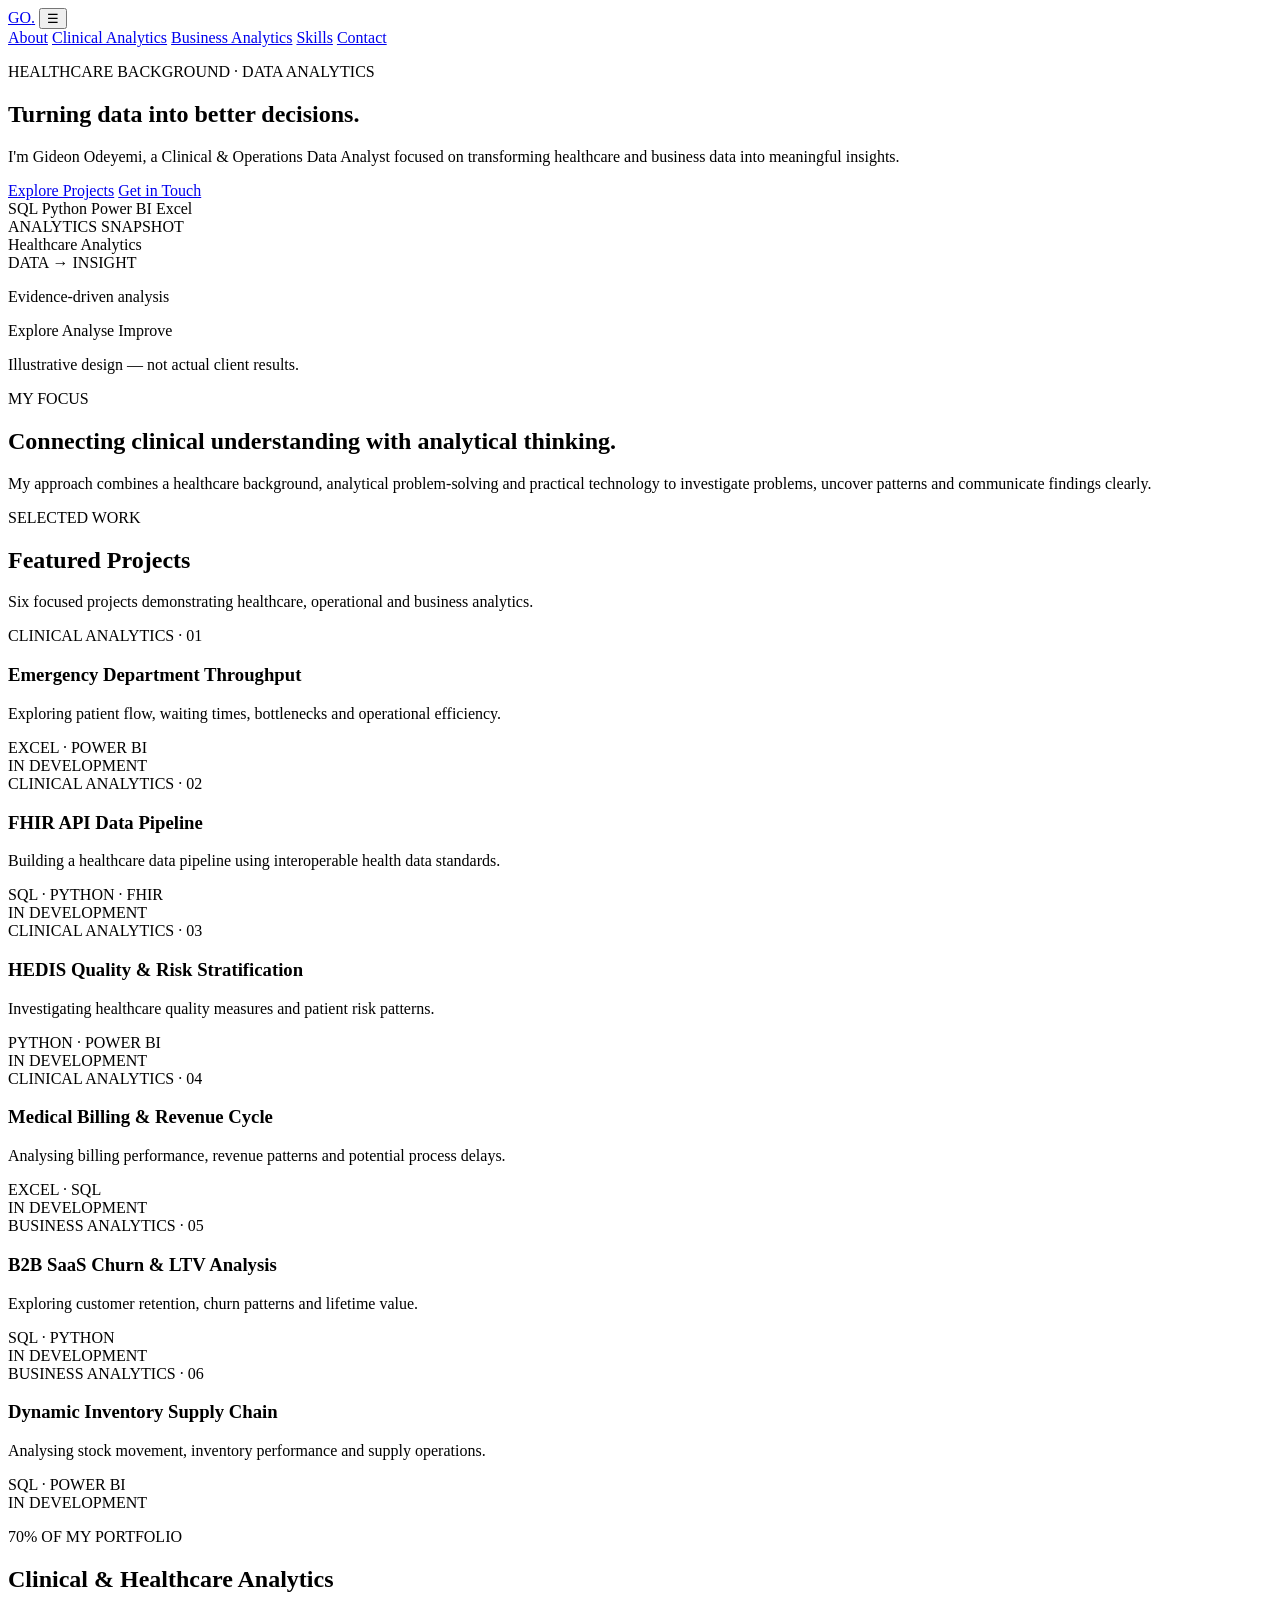
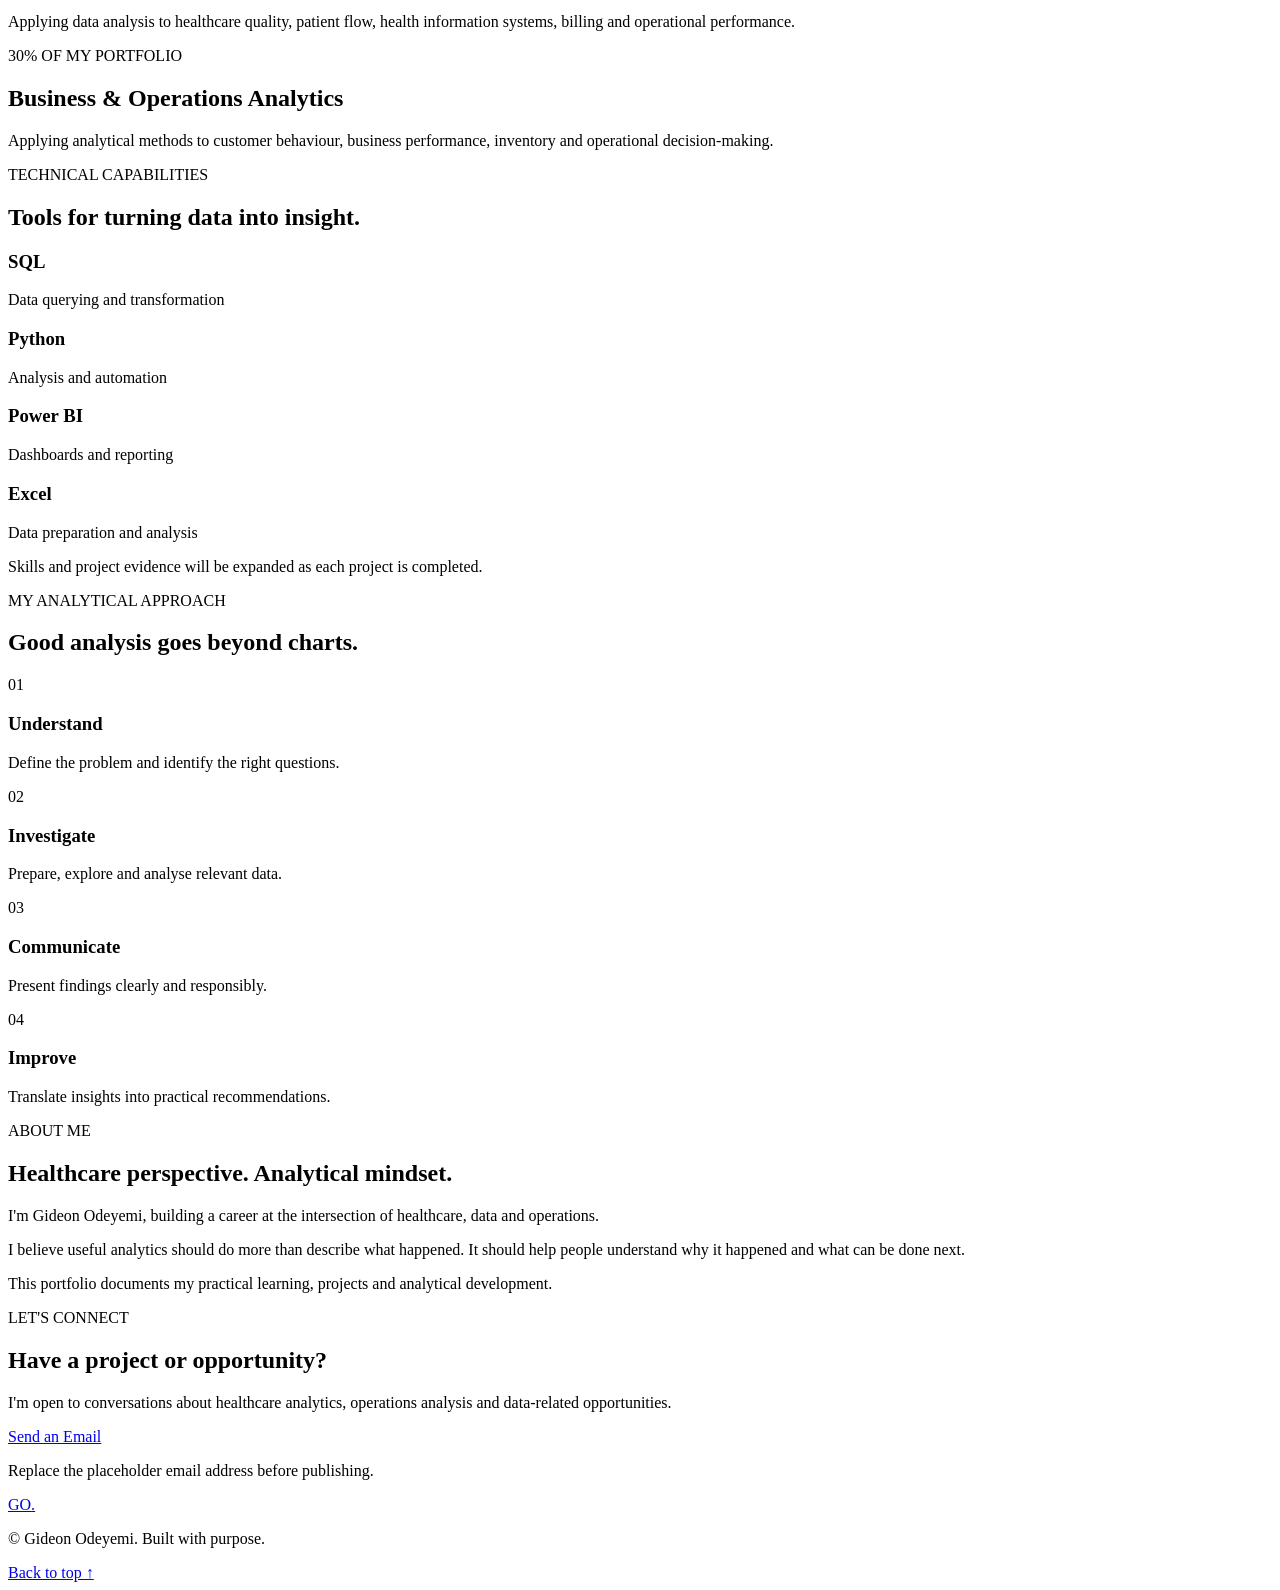
==== index.html @ b752e0a5 "Create index.html" ====
<!DOCTYPE html>
<html lang="en">
<head>
  <meta charset="UTF-8">
  <meta name="viewport" content="width=device-width, initial-scale=1.0">

  <meta name="description" content="Gideon Odeyemi — Clinical and Operations Data Analyst. Exploring healthcare and business data to support better decisions.">

  <title>Gideon Odeyemi | Clinical & Operations Data Analyst</title>

  <link rel="preconnect" href="https://fonts.googleapis.com">
  <link rel="preconnect" href="https://fonts.gstatic.com" crossorigin>
  <link href="https://fonts.googleapis.com/css2?family=DM+Sans:wght@400;500;600;700&family=Manrope:wght@400;500;600;700;800&display=swap" rel="stylesheet">

  <link rel="stylesheet" href="css/style.css">
</head>

<body>

<header class="header">
  <div class="container nav-container">
    <a href="#" class="logo">GO<span>.</span></a>

    <button class="menu-toggle" id="menuToggle" aria-label="Toggle navigation" aria-expanded="false">
      ☰
    </button>

    <nav class="navigation" id="navigation">
      <a href="#about">About</a>
      <a href="#clinical">Clinical Analytics</a>
      <a href="#business">Business Analytics</a>
      <a href="#skills">Skills</a>
      <a href="#contact" class="nav-contact">Contact</a>
    </nav>
  </div>
</header>

<main>

<section class="hero">
  <div class="container hero-grid">

    <div class="hero-content">
      <p class="eyebrow">HEALTHCARE BACKGROUND · DATA ANALYTICS</p>

      <h1>
        Turning data into
        <span>better decisions.</span>
      </h1>

      <p class="hero-description">
        I'm Gideon Odeyemi, a Clinical & Operations Data Analyst
        focused on transforming healthcare and business data
        into meaningful insights.
      </p>

      <div class="hero-buttons">
        <a href="#projects" class="button button-primary">Explore Projects</a>
        <a href="#contact" class="button button-outline">Get in Touch</a>
      </div>

      <div class="hero-tags">
        <span>SQL</span>
        <span>Python</span>
        <span>Power BI</span>
        <span>Excel</span>
      </div>
    </div>

    <div class="hero-visual">
      <div class="visual-label">ANALYTICS SNAPSHOT</div>

      <div class="dashboard-card">
        <div class="dashboard-top">
          <span>Healthcare Analytics</span>
          <span class="status-dot"></span>
        </div>

        <div class="dashboard-number">DATA → INSIGHT</div>
        <p>Evidence-driven analysis</p>

        <div class="chart">
          <div style="height:35%"></div>
          <div style="height:55%"></div>
          <div style="height:43%"></div>
          <div style="height:75%"></div>
          <div style="height:60%"></div>
          <div style="height:90%"></div>
          <div style="height:70%"></div>
        </div>

        <div class="chart-caption">
          <span>Explore</span>
          <span>Analyse</span>
          <span>Improve</span>
        </div>
      </div>

      <p class="visual-note">
        Illustrative design — not actual client results.
      </p>
    </div>

  </div>
</section>

<section class="intro-section">
  <div class="container intro-grid">
    <p class="section-label">MY FOCUS</p>

    <h2>
      Connecting clinical understanding
      with analytical thinking.
    </h2>

    <p>
      My approach combines a healthcare background,
      analytical problem-solving and practical technology
      to investigate problems, uncover patterns and
      communicate findings clearly.
    </p>
  </div>
</section>

<section class="projects-section" id="projects">
  <div class="container">

    <div class="section-heading">
      <div>
        <p class="section-label">SELECTED WORK</p>
        <h2>Featured Projects</h2>
      </div>

      <p>
        Six focused projects demonstrating healthcare,
        operational and business analytics.
      </p>
    </div>

    <div class="project-grid">

      <article class="project-card clinical-card">
        <span class="project-category">CLINICAL ANALYTICS · 01</span>
        <h3>Emergency Department Throughput</h3>
        <p>
          Exploring patient flow, waiting times,
          bottlenecks and operational efficiency.
        </p>
        <div class="project-tools">EXCEL · POWER BI</div>
        <span class="project-status">IN DEVELOPMENT</span>
      </article>

      <article class="project-card clinical-card">
        <span class="project-category">CLINICAL ANALYTICS · 02</span>
        <h3>FHIR API Data Pipeline</h3>
        <p>
          Building a healthcare data pipeline using
          interoperable health data standards.
        </p>
        <div class="project-tools">SQL · PYTHON · FHIR</div>
        <span class="project-status">IN DEVELOPMENT</span>
      </article>

      <article class="project-card clinical-card">
        <span class="project-category">CLINICAL ANALYTICS · 03</span>
        <h3>HEDIS Quality & Risk Stratification</h3>
        <p>
          Investigating healthcare quality measures
          and patient risk patterns.
        </p>
        <div class="project-tools">PYTHON · POWER BI</div>
        <span class="project-status">IN DEVELOPMENT</span>
      </article>

      <article class="project-card clinical-card">
        <span class="project-category">CLINICAL ANALYTICS · 04</span>
        <h3>Medical Billing & Revenue Cycle</h3>
        <p>
          Analysing billing performance, revenue
          patterns and potential process delays.
        </p>
        <div class="project-tools">EXCEL · SQL</div>
        <span class="project-status">IN DEVELOPMENT</span>
      </article>

      <article class="project-card business-card">
        <span class="project-category">BUSINESS ANALYTICS · 05</span>
        <h3>B2B SaaS Churn & LTV Analysis</h3>
        <p>
          Exploring customer retention, churn
          patterns and lifetime value.
        </p>
        <div class="project-tools">SQL · PYTHON</div>
        <span class="project-status">IN DEVELOPMENT</span>
      </article>

      <article class="project-card business-card">
        <span class="project-category">BUSINESS ANALYTICS · 06</span>
        <h3>Dynamic Inventory Supply Chain</h3>
        <p>
          Analysing stock movement, inventory
          performance and supply operations.
        </p>
        <div class="project-tools">SQL · POWER BI</div>
        <span class="project-status">IN DEVELOPMENT</span>
      </article>

    </div>
  </div>
</section>

<section class="focus-section" id="clinical">
  <div class="container focus-grid">
    <div>
      <p class="section-label">70% OF MY PORTFOLIO</p>
      <h2>Clinical & Healthcare Analytics</h2>
    </div>

    <p>
      Applying data analysis to healthcare quality,
      patient flow, health information systems,
      billing and operational performance.
    </p>
  </div>
</section>

<section class="focus-section business-focus" id="business">
  <div class="container focus-grid">
    <div>
      <p class="section-label">30% OF MY PORTFOLIO</p>
      <h2>Business & Operations Analytics</h2>
    </div>

    <p>
      Applying analytical methods to customer behaviour,
      business performance, inventory and operational
      decision-making.
    </p>
  </div>
</section>

<section class="skills-section" id="skills">
  <div class="container">
    <p class="section-label">TECHNICAL CAPABILITIES</p>
    <h2>Tools for turning data into insight.</h2>

    <div class="skills-grid">
      <div class="skill-item">
        <h3>SQL</h3>
        <p>Data querying and transformation</p>
      </div>

      <div class="skill-item">
        <h3>Python</h3>
        <p>Analysis and automation</p>
      </div>

      <div class="skill-item">
        <h3>Power BI</h3>
        <p>Dashboards and reporting</p>
      </div>

      <div class="skill-item">
        <h3>Excel</h3>
        <p>Data preparation and analysis</p>
      </div>
    </div>

    <p class="skills-note">
      Skills and project evidence will be expanded as
      each project is completed.
    </p>
  </div>
</section>

<section class="approach-section">
  <div class="container">
    <p class="section-label">MY ANALYTICAL APPROACH</p>
    <h2>Good analysis goes beyond charts.</h2>

    <div class="approach-grid">
      <div>
        <span>01</span>
        <h3>Understand</h3>
        <p>Define the problem and identify the right questions.</p>
      </div>

      <div>
        <span>02</span>
        <h3>Investigate</h3>
        <p>Prepare, explore and analyse relevant data.</p>
      </div>

      <div>
        <span>03</span>
        <h3>Communicate</h3>
        <p>Present findings clearly and responsibly.</p>
      </div>

      <div>
        <span>04</span>
        <h3>Improve</h3>
        <p>Translate insights into practical recommendations.</p>
      </div>
    </div>
  </div>
</section>

<section class="about-section" id="about">
  <div class="container about-grid">
    <div>
      <p class="section-label">ABOUT ME</p>
      <h2>Healthcare perspective. Analytical mindset.</h2>
    </div>

    <div>
      <p>
        I'm Gideon Odeyemi, building a career at the
        intersection of healthcare, data and operations.
      </p>

      <p>
        I believe useful analytics should do more than
        describe what happened. It should help people
        understand why it happened and what can be done next.
      </p>

      <p>
        This portfolio documents my practical learning,
        projects and analytical development.
      </p>
    </div>
  </div>
</section>

<section class="contact-section" id="contact">
  <div class="container contact-content">
    <p class="section-label">LET'S CONNECT</p>
    <h2>Have a project or opportunity?</h2>

    <p>
      I'm open to conversations about healthcare analytics,
      operations analysis and data-related opportunities.
    </p>

    <a href="mailto:your.email@example.com" class="button button-light">
      Send an Email
    </a>

    <p class="contact-note">
      Replace the placeholder email address before publishing.
    </p>
  </div>
</section>

</main>

<footer class="footer">
  <div class="container footer-content">
    <a href="#" class="logo">GO<span>.</span></a>
    <p>© <span id="year"></span> Gideon Odeyemi. Built with purpose.</p>
    <a href="#">Back to top ↑</a>
  </div>
</footer>

<script src="js/main.js"></script>
</body>
</html>
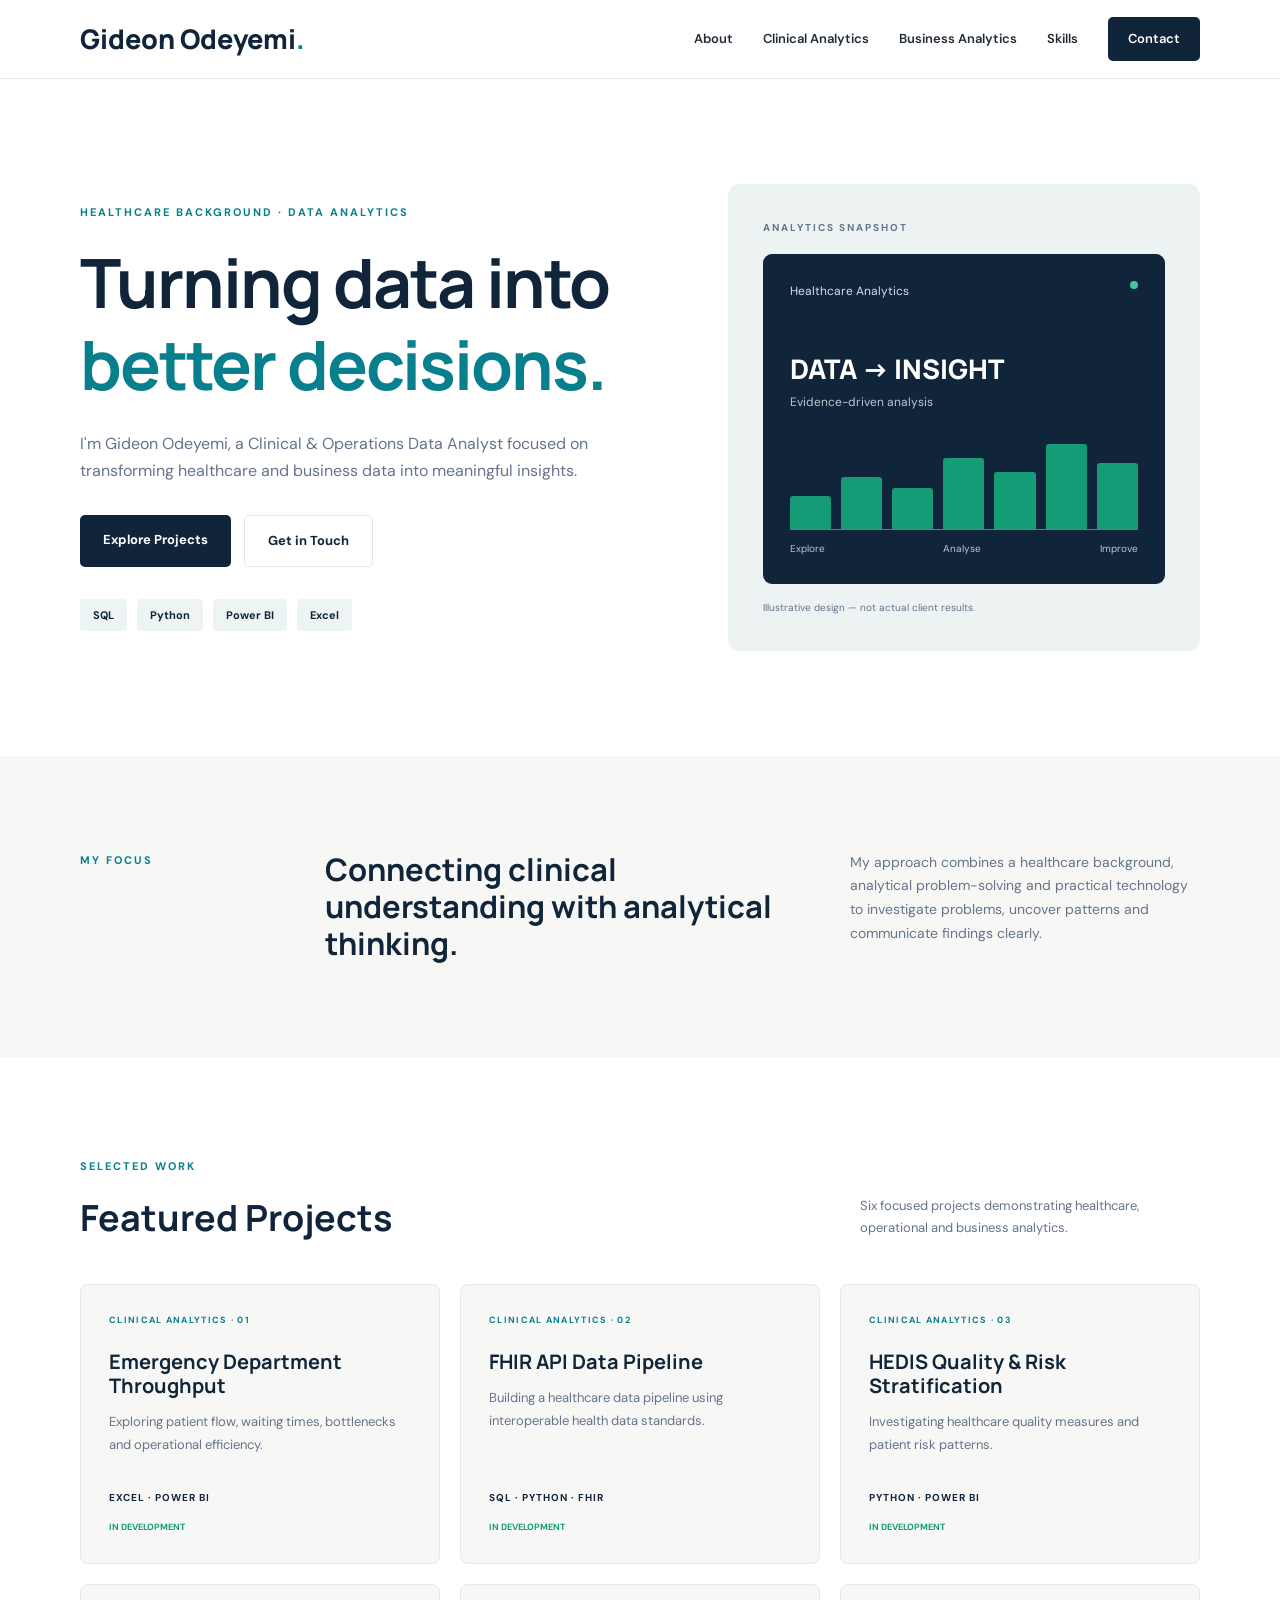
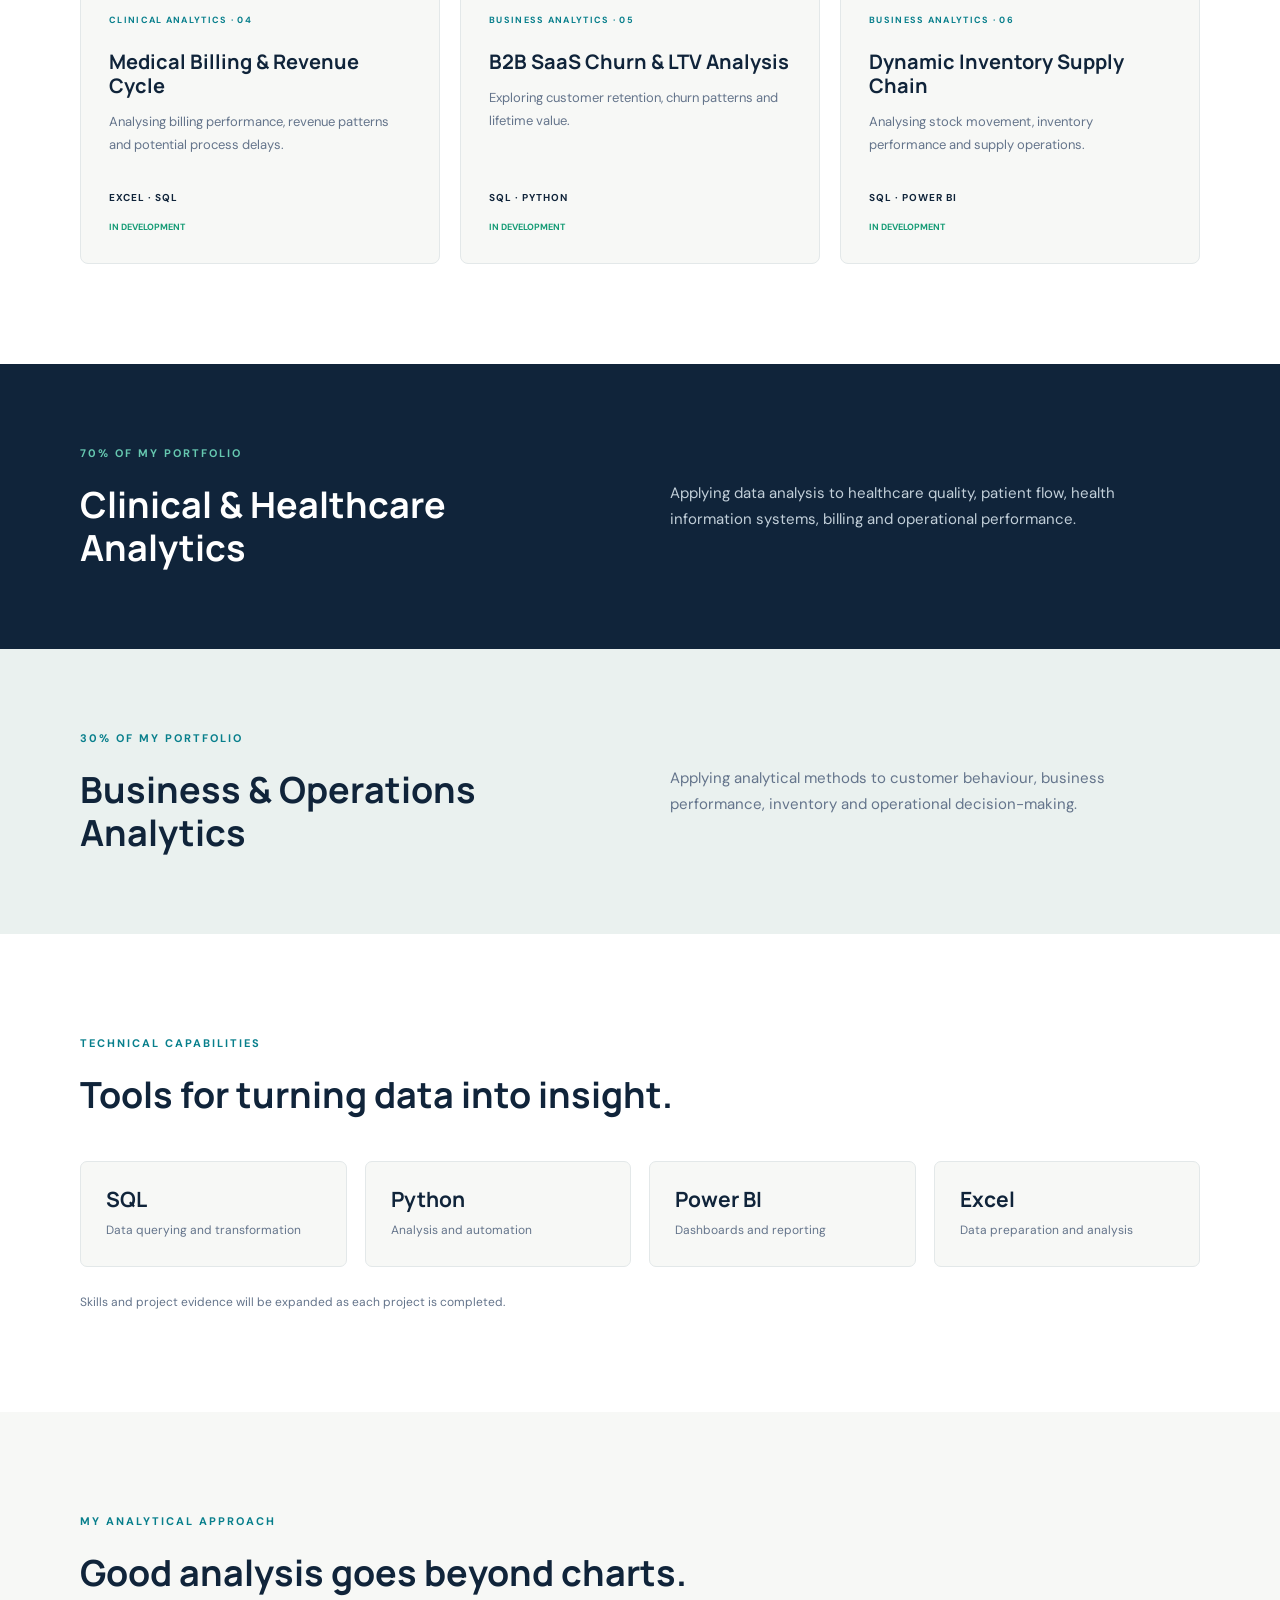
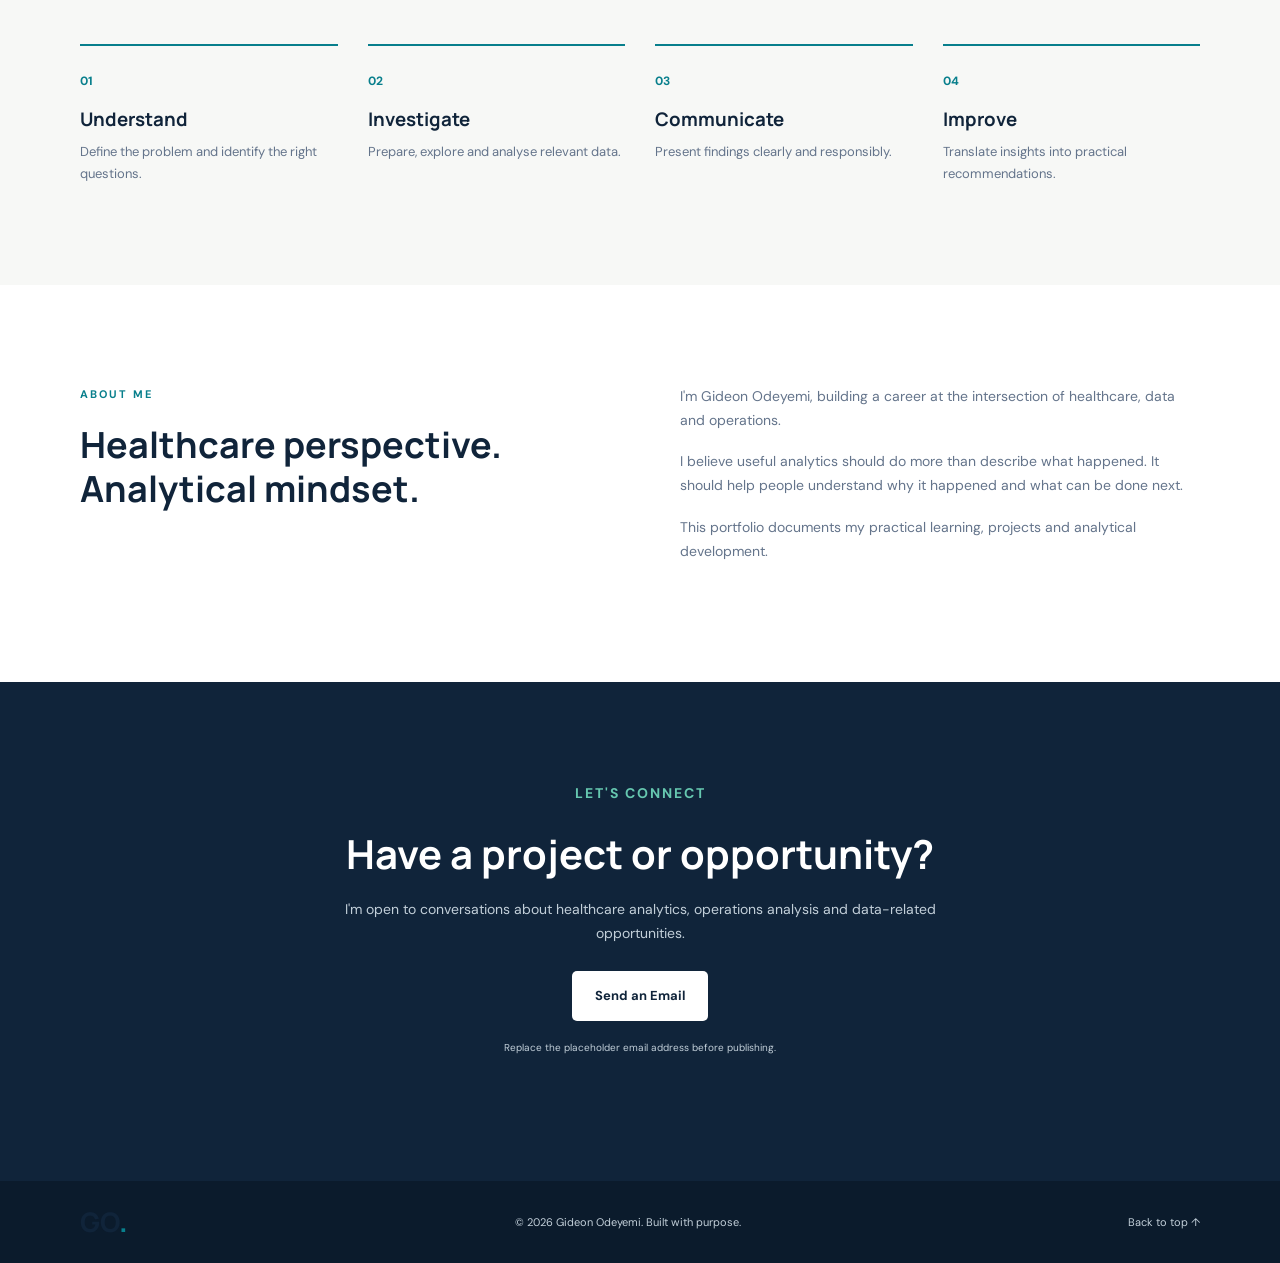
==== commit 7aa138a0: "Update index.html Create Portfolio" ====
--- a/index.html
+++ b/index.html
@@ -19,7 +19,7 @@
 
 <header class="header">
   <div class="container nav-container">
-    <a href="#" class="logo">GO<span>.</span></a>
+    <a href="#" class="logo">Gideon Odeyemi<span>.</span></a>
 
     <button class="menu-toggle" id="menuToggle" aria-label="Toggle navigation" aria-expanded="false">
       ☰
--- a/css/style.css
+++ b/css/style.css
@@ -0,0 +1,687 @@
+:root {
+  --navy: #10243A;
+  --teal: #087F8C;
+  --emerald: #159B75;
+  --offwhite: #F7F8F6;
+  --white: #FFFFFF;
+  --slate: #64748B;
+  --charcoal: #202B36;
+  --border: #E3E8E9;
+}
+
+* {
+  margin: 0;
+  padding: 0;
+  box-sizing: border-box;
+}
+
+html {
+  scroll-behavior: smooth;
+  scroll-padding-top: 90px;
+}
+
+body {
+  font-family: "DM Sans", sans-serif;
+  background: var(--offwhite);
+  color: var(--charcoal);
+  line-height: 1.7;
+}
+
+h1, h2, h3, .logo {
+  font-family: "Manrope", sans-serif;
+  line-height: 1.2;
+}
+
+a {
+  text-decoration: none;
+  color: inherit;
+}
+
+.container {
+  width: min(1120px, 90%);
+  margin: auto;
+}
+
+.header {
+  background: rgba(255,255,255,.96);
+  border-bottom: 1px solid var(--border);
+  position: sticky;
+  top: 0;
+  z-index: 100;
+}
+
+.nav-container {
+  min-height: 78px;
+  display: flex;
+  align-items: center;
+  justify-content: space-between;
+}
+
+.logo {
+  font-size: 27px;
+  font-weight: 800;
+  color: var(--navy);
+}
+
+.logo span {
+  color: var(--teal);
+}
+
+.navigation {
+  display: flex;
+  align-items: center;
+  gap: 30px;
+  font-size: 13px;
+  font-weight: 600;
+}
+
+.navigation a:hover {
+  color: var(--teal);
+}
+
+.nav-contact {
+  background: var(--navy);
+  color: white !important;
+  padding: 11px 20px;
+  border-radius: 5px;
+}
+
+.menu-toggle {
+  display: none;
+  border: 0;
+  background: none;
+  font-size: 27px;
+  color: var(--navy);
+  cursor: pointer;
+}
+
+.hero {
+  padding: 105px 0;
+  background: var(--white);
+}
+
+.hero-grid {
+  display: grid;
+  grid-template-columns: 1.1fr .9fr;
+  gap: 70px;
+  align-items: center;
+}
+
+.eyebrow, .section-label {
+  font-size: 11px;
+  letter-spacing: 2px;
+  font-weight: 700;
+  color: var(--teal);
+  margin-bottom: 20px;
+}
+
+.hero h1 {
+  font-size: clamp(42px, 5.5vw, 68px);
+  color: var(--navy);
+  letter-spacing: -2px;
+  max-width: 650px;
+}
+
+.hero h1 span {
+  display: block;
+  color: var(--teal);
+}
+
+.hero-description {
+  color: var(--slate);
+  max-width: 510px;
+  margin: 25px 0 30px;
+  font-size: 16px;
+}
+
+.hero-buttons {
+  display: flex;
+  gap: 13px;
+  flex-wrap: wrap;
+}
+
+.button {
+  display: inline-block;
+  padding: 14px 23px;
+  border-radius: 5px;
+  font-size: 13px;
+  font-weight: 700;
+  transition: .2s ease;
+}
+
+.button-primary {
+  background: var(--navy);
+  color: white;
+}
+
+.button-primary:hover {
+  background: var(--teal);
+}
+
+.button-outline {
+  border: 1px solid var(--border);
+  color: var(--navy);
+}
+
+.button-outline:hover {
+  border-color: var(--teal);
+  color: var(--teal);
+}
+
+.hero-tags {
+  display: flex;
+  flex-wrap: wrap;
+  gap: 10px;
+  margin-top: 32px;
+}
+
+.hero-tags span {
+  background: #EDF4F3;
+  color: var(--navy);
+  padding: 7px 13px;
+  border-radius: 4px;
+  font-size: 11px;
+  font-weight: 700;
+}
+
+.hero-visual {
+  background: #EDF2F2;
+  border-radius: 12px;
+  padding: 35px;
+}
+
+.visual-label {
+  color: var(--slate);
+  font-size: 10px;
+  letter-spacing: 2px;
+  font-weight: 700;
+  margin-bottom: 18px;
+}
+
+.dashboard-card {
+  background: var(--navy);
+  color: white;
+  border-radius: 9px;
+  padding: 27px;
+  min-height: 300px;
+}
+
+.dashboard-top {
+  display: flex;
+  justify-content: space-between;
+  font-size: 12px;
+  color: #D5E3E8;
+}
+
+.status-dot {
+  width: 8px;
+  height: 8px;
+  border-radius: 50%;
+  background: #42C59A;
+}
+
+.dashboard-number {
+  margin-top: 45px;
+  font-size: 27px;
+  font-weight: 800;
+  font-family: "Manrope", sans-serif;
+}
+
+.dashboard-card p {
+  color: #B9C8D1;
+  font-size: 12px;
+}
+
+.chart {
+  height: 95px;
+  display: flex;
+  align-items: end;
+  gap: 10px;
+  margin-top: 22px;
+  border-bottom: 1px solid #64788C;
+}
+
+.chart div {
+  background: var(--emerald);
+  flex: 1;
+  border-radius: 3px 3px 0 0;
+}
+
+.chart-caption {
+  display: flex;
+  justify-content: space-between;
+  font-size: 10px;
+  color: #B9C8D1;
+  margin-top: 10px;
+}
+
+.visual-note {
+  font-size: 10px;
+  color: var(--slate);
+  margin-top: 15px;
+}
+
+.intro-section {
+  padding: 95px 0;
+}
+
+.intro-grid {
+  display: grid;
+  grid-template-columns: .6fr 1.4fr 1fr;
+  gap: 35px;
+  align-items: start;
+}
+
+.intro-grid h2 {
+  color: var(--navy);
+  font-size: 31px;
+}
+
+.intro-grid > p:last-child {
+  color: var(--slate);
+  font-size: 14px;
+}
+
+.projects-section {
+  padding: 100px 0;
+  background: white;
+}
+
+.section-heading {
+  display: flex;
+  justify-content: space-between;
+  align-items: end;
+  gap: 35px;
+  margin-bottom: 45px;
+}
+
+.section-heading h2, .skills-section h2,
+.approach-section h2 {
+  color: var(--navy);
+  font-size: 36px;
+}
+
+.section-heading > p {
+  max-width: 340px;
+  color: var(--slate);
+  font-size: 13px;
+}
+
+.project-grid {
+  display: grid;
+  grid-template-columns: repeat(3, 1fr);
+  gap: 20px;
+}
+
+.project-card {
+  padding: 28px;
+  border: 1px solid var(--border);
+  border-radius: 8px;
+  background: var(--offwhite);
+  min-height: 280px;
+  display: flex;
+  flex-direction: column;
+  align-items: start;
+  transition: transform .2s ease, box-shadow .2s ease;
+}
+
+.project-card:hover {
+  transform: translateY(-4px);
+  box-shadow: 0 12px 30px rgba(16,36,58,.07);
+}
+
+.project-category {
+  color: var(--teal);
+  font-size: 9px;
+  font-weight: 700;
+  letter-spacing: 1.3px;
+}
+
+.project-card h3 {
+  color: var(--navy);
+  font-size: 20px;
+  margin: 22px 0 13px;
+}
+
+.project-card p {
+  color: var(--slate);
+  font-size: 13px;
+  margin-bottom: 22px;
+}
+
+.project-tools {
+  font-size: 10px;
+  font-weight: 700;
+  color: var(--navy);
+  letter-spacing: 1px;
+  margin-top: auto;
+}
+
+.project-status {
+  margin-top: 14px;
+  font-size: 9px;
+  font-weight: 700;
+  color: var(--emerald);
+}
+
+.focus-section {
+  padding: 80px 0;
+  background: var(--navy);
+  color: white;
+}
+
+.focus-grid {
+  display: grid;
+  grid-template-columns: 1fr 1fr;
+  gap: 60px;
+  align-items: center;
+}
+
+.focus-grid .section-label {
+  color: #66C8B0;
+}
+
+.focus-grid h2 {
+  font-size: 36px;
+}
+
+.focus-grid > p {
+  color: #C2CFD9;
+  font-size: 15px;
+}
+
+.business-focus {
+  background: #EAF1EF;
+  color: var(--navy);
+}
+
+.business-focus .focus-grid > p {
+  color: var(--slate);
+}
+
+.business-focus .focus-grid .section-label {
+  color: var(--teal);
+}
+
+.skills-section {
+  padding: 100px 0;
+  background: white;
+}
+
+.skills-grid {
+  display: grid;
+  grid-template-columns: repeat(4, 1fr);
+  gap: 18px;
+  margin-top: 45px;
+}
+
+.skill-item {
+  padding: 25px;
+  background: var(--offwhite);
+  border: 1px solid var(--border);
+  border-radius: 7px;
+}
+
+.skill-item h3 {
+  color: var(--navy);
+  font-size: 21px;
+  margin-bottom: 8px;
+}
+
+.skill-item p, .skills-note {
+  color: var(--slate);
+  font-size: 12px;
+}
+
+.skills-note {
+  margin-top: 25px;
+}
+
+.approach-section {
+  padding: 100px 0;
+}
+
+.approach-grid {
+  display: grid;
+  grid-template-columns: repeat(4, 1fr);
+  gap: 30px;
+  margin-top: 50px;
+}
+
+.approach-grid div {
+  border-top: 2px solid var(--teal);
+  padding-top: 20px;
+}
+
+.approach-grid span {
+  color: var(--teal);
+  font-weight: 700;
+  font-size: 12px;
+}
+
+.approach-grid h3 {
+  color: var(--navy);
+  margin: 15px 0 10px;
+}
+
+.approach-grid p {
+  font-size: 13px;
+  color: var(--slate);
+}
+
+.about-section {
+  padding: 100px 0;
+  background: white;
+}
+
+.about-grid {
+  display: grid;
+  grid-template-columns: 1fr 1fr;
+  gap: 80px;
+}
+
+.about-grid h2 {
+  font-size: 36px;
+  color: var(--navy);
+}
+
+.about-grid > div:last-child p {
+  color: var(--slate);
+  margin-bottom: 18px;
+  font-size: 14px;
+}
+
+.contact-section {
+  padding: 100px 0;
+  background: var(--navy);
+  color: white;
+  text-align: center;
+}
+
+.contact-content {
+  max-width: 650px;
+}
+
+.contact-section .section-label {
+  color: #66C8B0;
+}
+
+.contact-section h2 {
+  font-size: 40px;
+  margin-bottom: 20px;
+}
+
+.contact-section p {
+  color: #C2CFD9;
+  margin-bottom: 25px;
+  font-size: 14px;
+}
+
+.button-light {
+  background: white;
+  color: var(--navy);
+}
+
+.contact-section .contact-note {
+  font-size: 10px;
+  margin-top: 18px;
+}
+
+.footer {
+  background: #0B1B2C;
+  color: white;
+  padding: 25px 0;
+}
+
+.footer-content {
+  display: flex;
+  justify-content: space-between;
+  align-items: center;
+  gap: 20px;
+}
+
+.footer p, .footer-content > a:last-child {
+  font-size: 11px;
+  color: #C2CFD9;
+}
+
+@media (max-width: 900px) {
+  .hero-grid {
+    gap: 35px;
+  }
+
+  .project-grid {
+    grid-template-columns: repeat(2, 1fr);
+  }
+
+  .intro-grid {
+    grid-template-columns: 1fr 2fr;
+  }
+
+  .intro-grid > p:last-child {
+    grid-column: 2;
+  }
+
+  .skills-grid, .approach-grid {
+    grid-template-columns: repeat(2, 1fr);
+  }
+}
+
+@media (max-width: 680px) {
+  .nav-container {
+    min-height: 68px;
+  }
+
+  .menu-toggle {
+    display: block;
+  }
+
+  .navigation {
+    display: none;
+    position: absolute;
+    top: 68px;
+    left: 0;
+    width: 100%;
+    background: white;
+    padding: 25px 5%;
+    border-bottom: 1px solid var(--border);
+    flex-direction: column;
+    align-items: stretch;
+    gap: 18px;
+  }
+
+  .navigation.active {
+    display: flex;
+  }
+
+  .hero {
+    padding: 70px 0;
+  }
+
+  .hero-grid, .focus-grid, .about-grid {
+    grid-template-columns: 1fr;
+  }
+
+  .hero-grid {
+    gap: 45px;
+  }
+
+  .hero h1 {
+    font-size: 43px;
+  }
+
+  .hero-visual {
+    padding: 20px;
+  }
+
+  .intro-section, .projects-section,
+  .skills-section, .approach-section,
+  .about-section, .contact-section {
+    padding: 70px 0;
+  }
+
+  .intro-grid {
+    grid-template-columns: 1fr;
+    gap: 15px;
+  }
+
+  .intro-grid > p:last-child {
+    grid-column: auto;
+  }
+
+  .section-heading {
+    display: block;
+  }
+
+  .section-heading > p {
+    margin-top: 15px;
+  }
+
+  .section-heading h2, .skills-section h2,
+  .approach-section h2, .about-grid h2 {
+    font-size: 30px;
+  }
+
+  .project-grid, .skills-grid, .approach-grid {
+    grid-template-columns: 1fr;
+  }
+
+  .focus-grid {
+    gap: 20px;
+  }
+
+  .focus-grid h2 {
+    font-size: 31px;
+  }
+
+  .contact-section h2 {
+    font-size: 32px;
+  }
+
+  .footer-content {
+    flex-direction: column;
+    text-align: center;
+  }
+}
+
+@media (max-width: 360px) {
+  .hero h1 {
+    font-size: 37px;
+  }
+
+  .hero-buttons .button {
+    width: 100%;
+    text-align: center;
+  }
+}
+
+@media (prefers-reduced-motion: reduce) {
+  html {
+    scroll-behavior: auto;
+  }
+
+  *, *::before, *::after {
+    transition-duration: .01ms !important;
+    animation-duration: .01ms !important;
+  }
+}
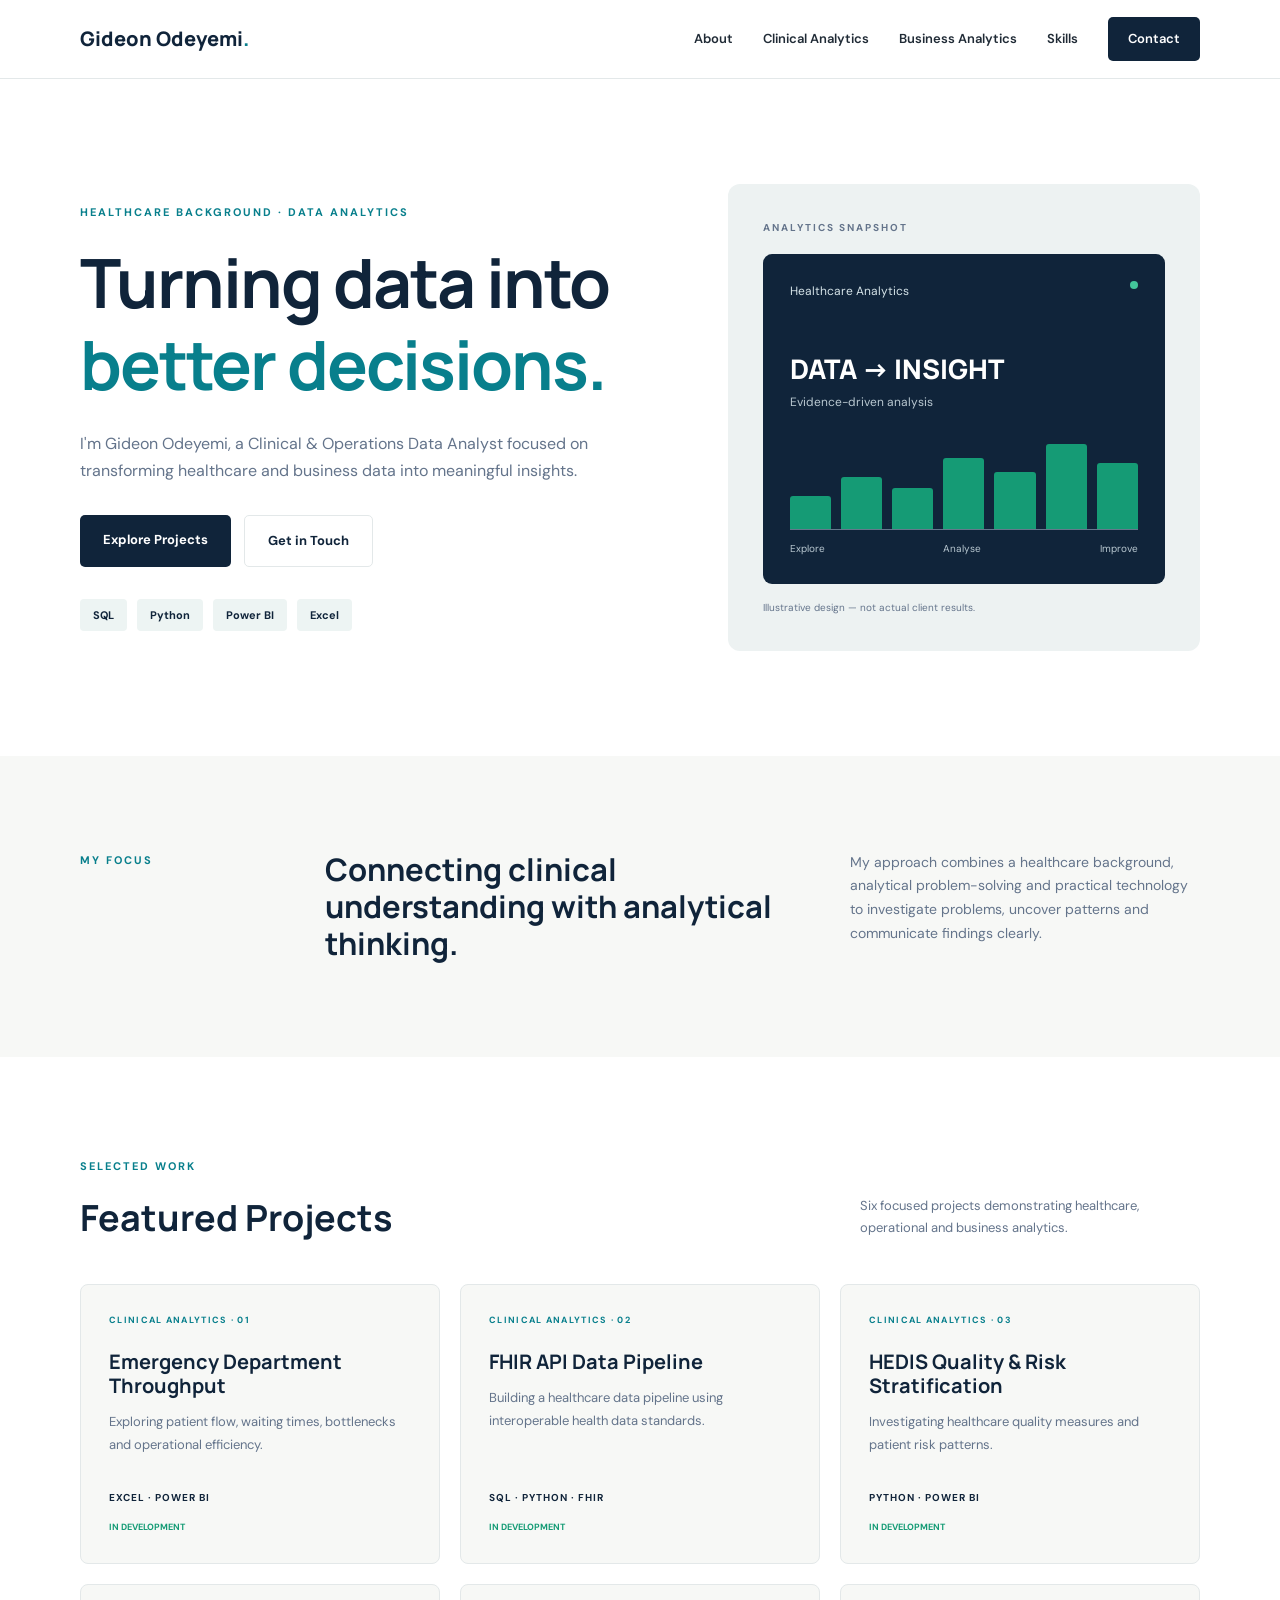
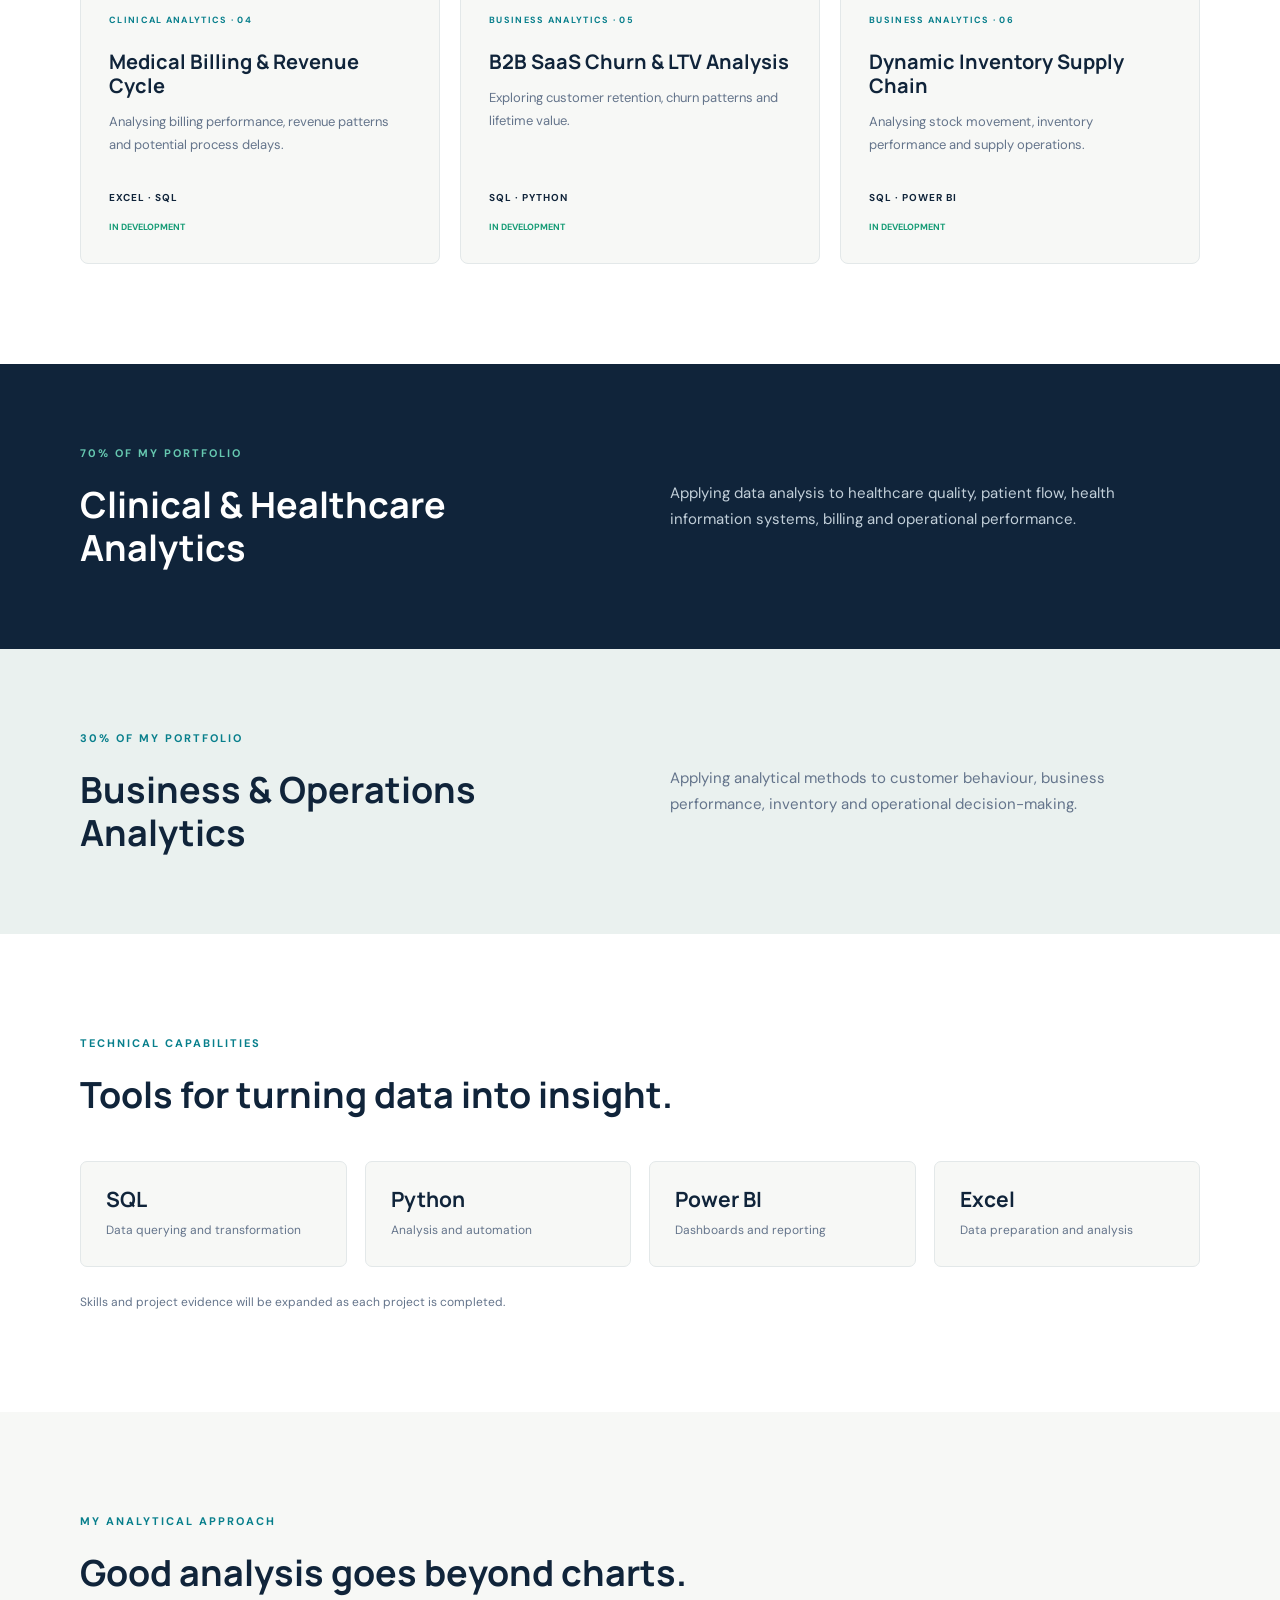
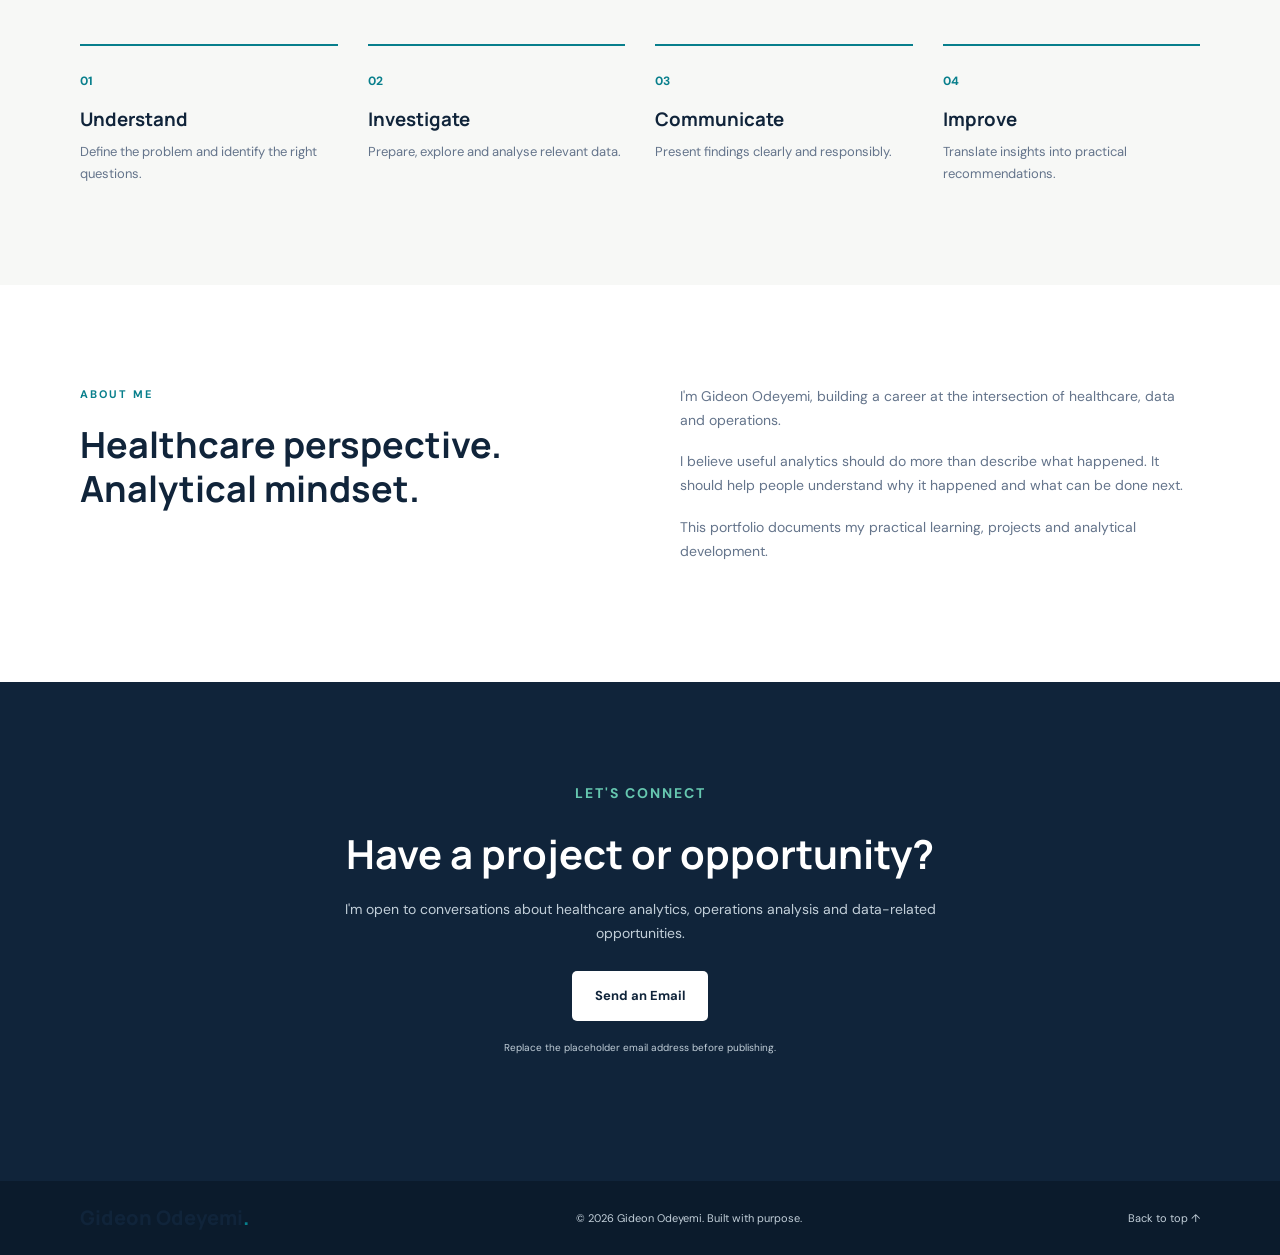
==== commit 6e39afca: "Update index.html" ====
--- a/index.html
+++ b/index.html
@@ -357,7 +357,7 @@
 
 <footer class="footer">
   <div class="container footer-content">
-    <a href="#" class="logo">GO<span>.</span></a>
+    <a href="#" class="logo">Gideon Odeyemi<span>.</span></a>
     <p>© <span id="year"></span> Gideon Odeyemi. Built with purpose.</p>
     <a href="#">Back to top ↑</a>
   </div>
--- a/css/style.css
+++ b/css/style.css
@@ -58,9 +58,10 @@
 }
 
 .logo {
-  font-size: 27px;
+  font-size: 20px;
   font-weight: 800;
   color: var(--navy);
+  white-space: nowrap;
 }
 
 .logo span {
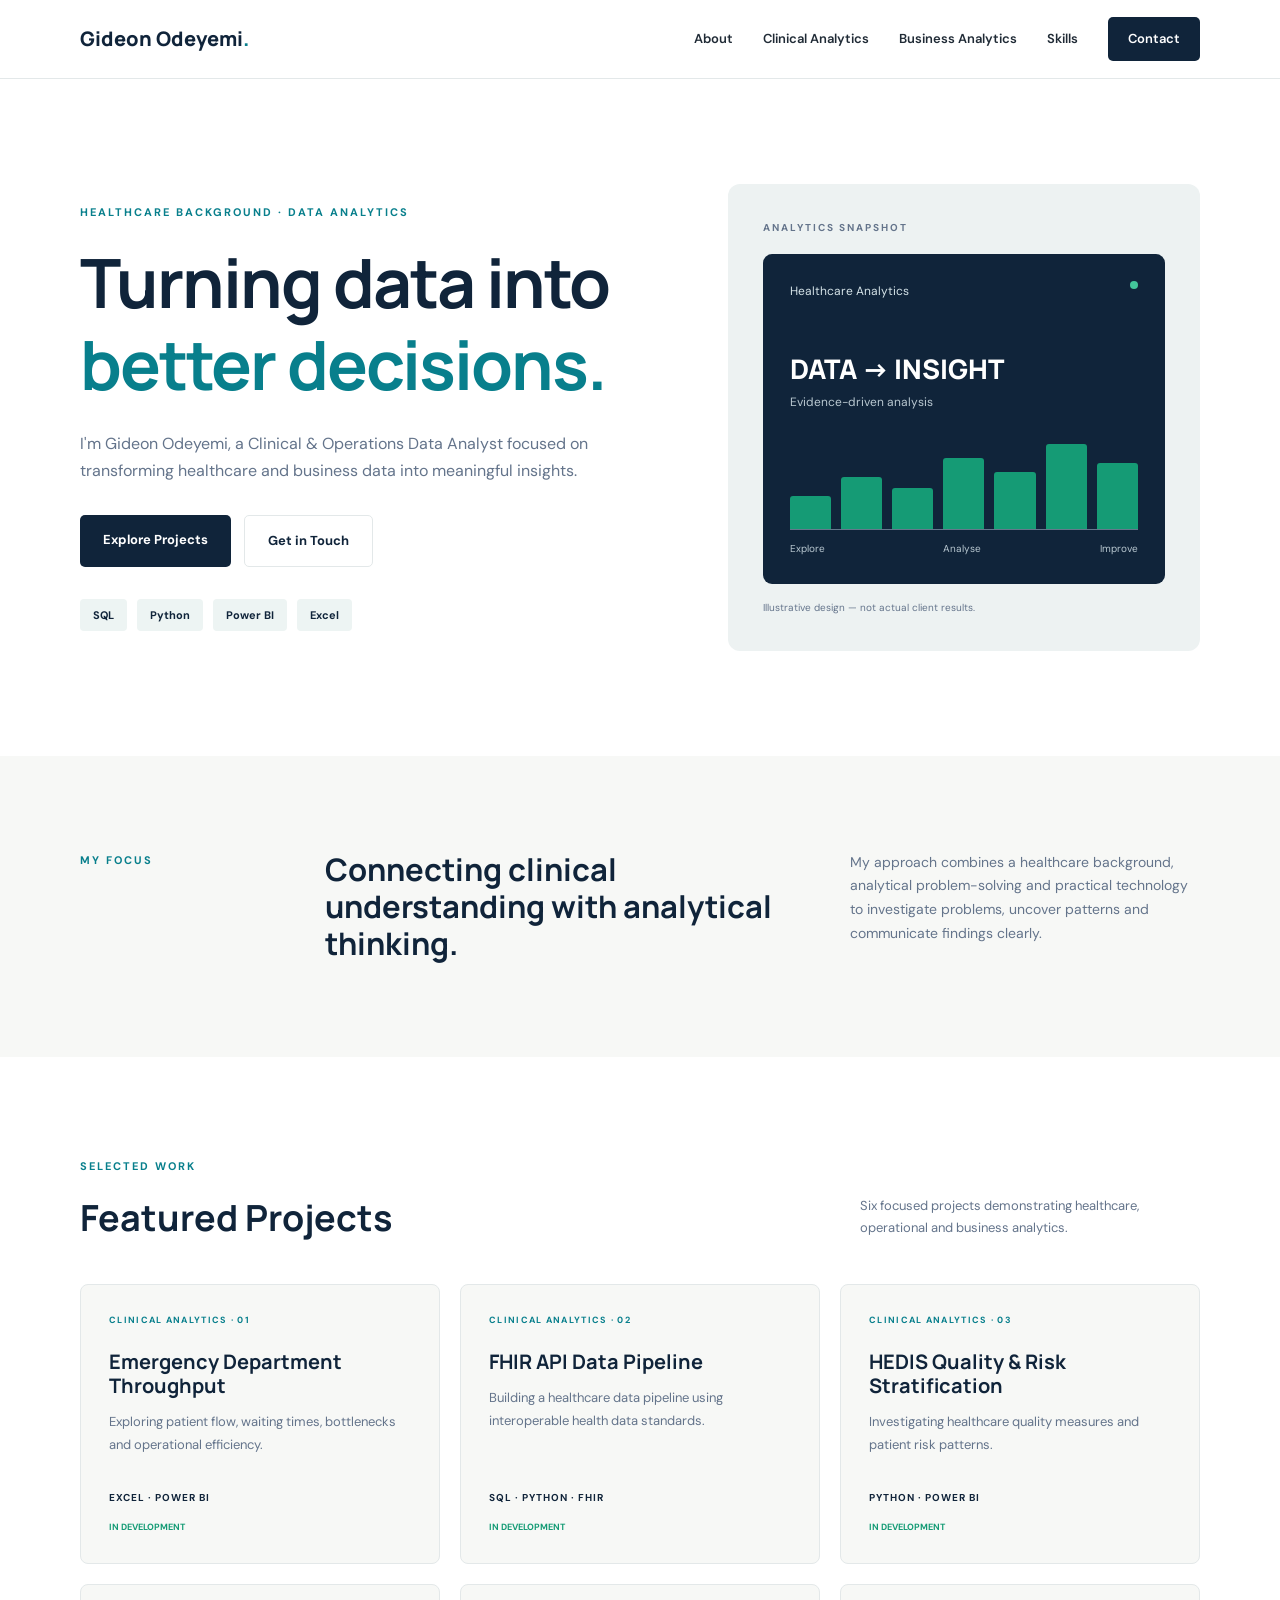
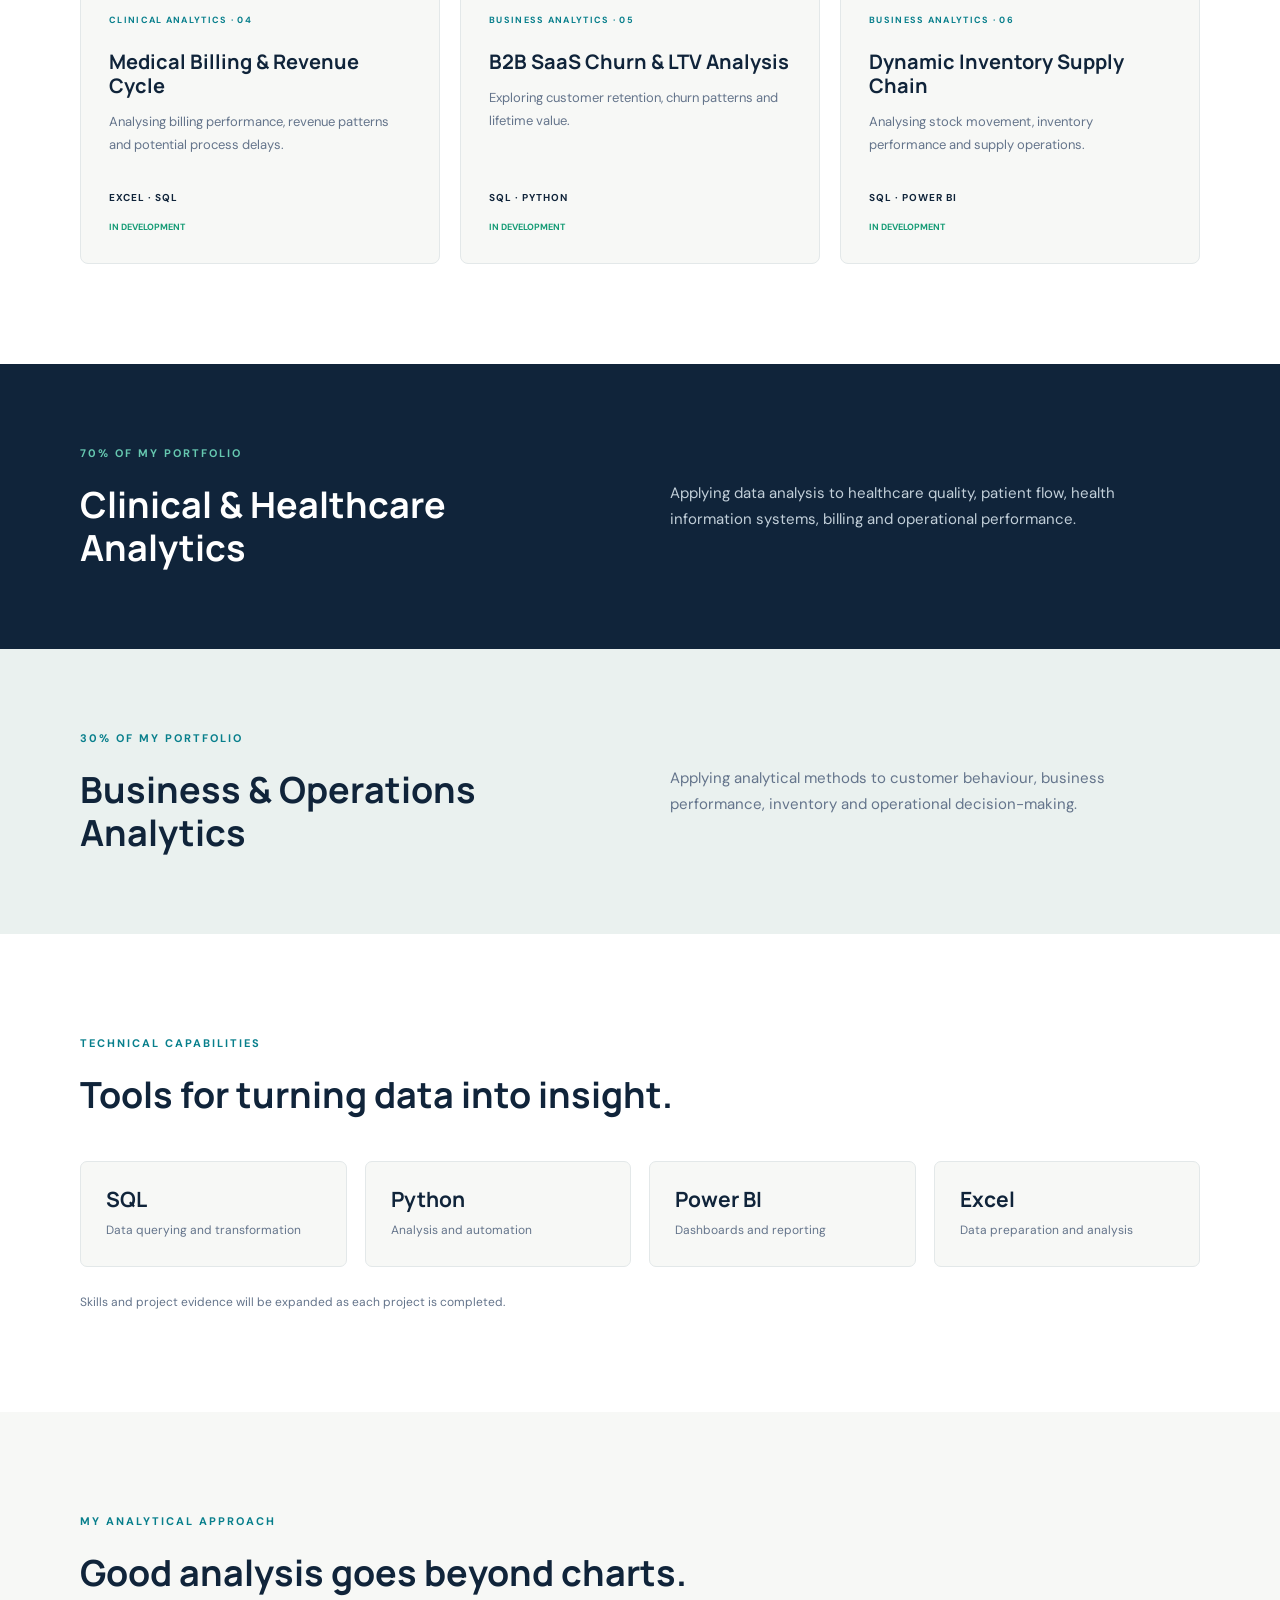
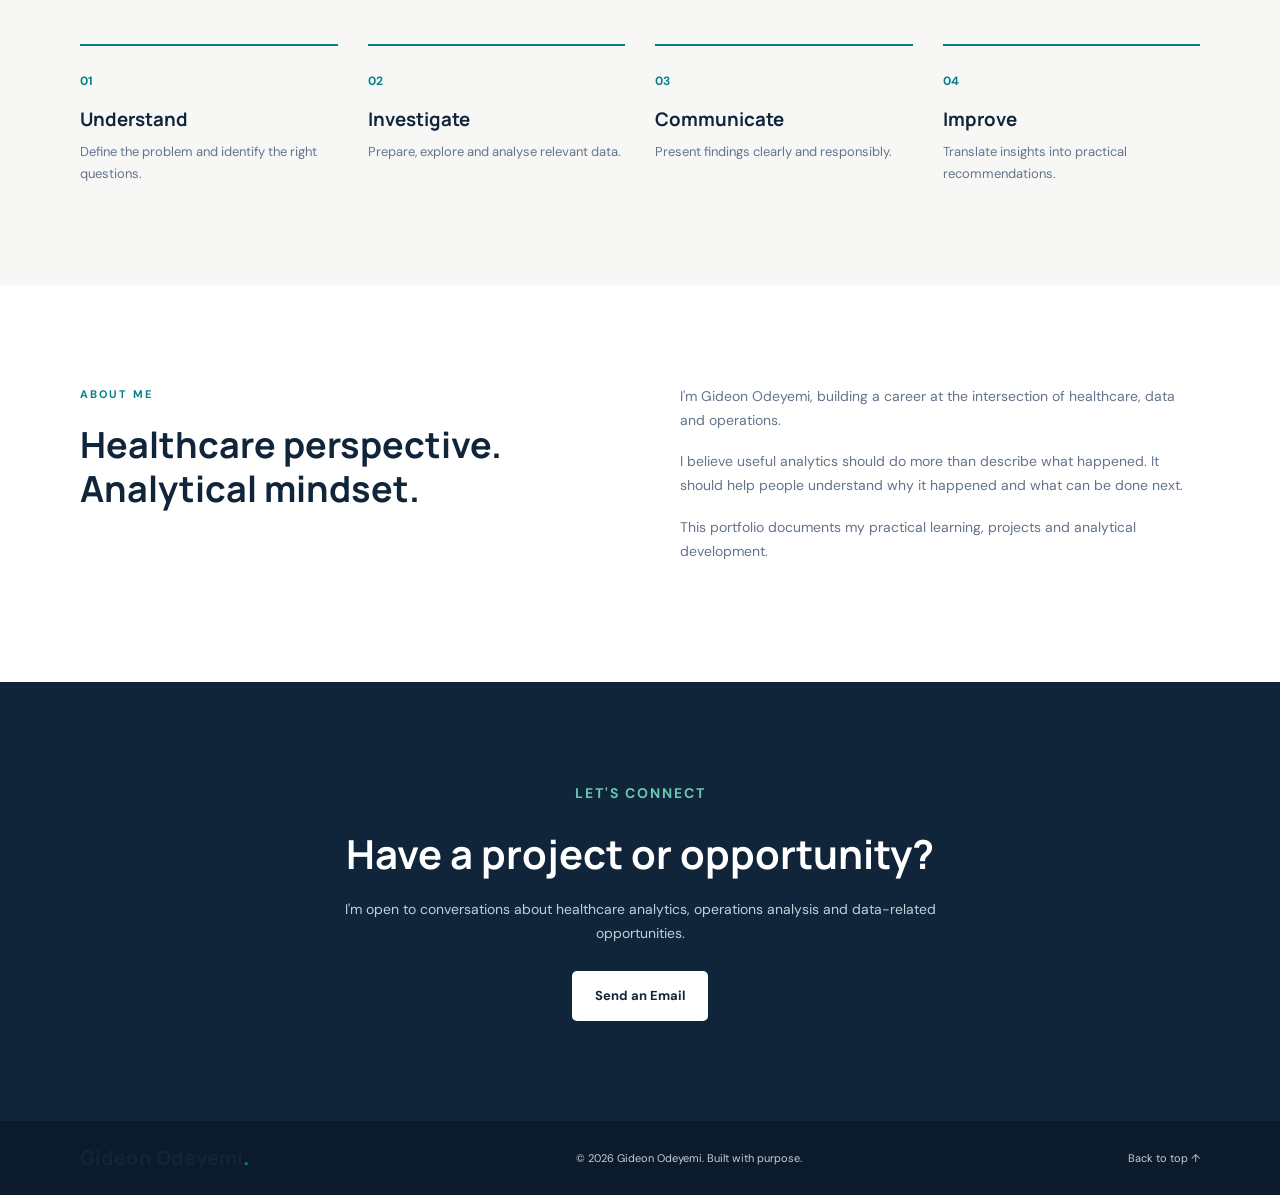
==== commit 5c514015: "Update index.html" ====
--- a/index.html
+++ b/index.html
@@ -343,13 +343,10 @@
       operations analysis and data-related opportunities.
     </p>
 
-    <a href="mailto:your.email@example.com" class="button button-light">
+    <a href="mailto:odeyemigideont@outlook.com" class="button button-light">
       Send an Email
     </a>
 
-    <p class="contact-note">
-      Replace the placeholder email address before publishing.
-    </p>
   </div>
 </section>
 
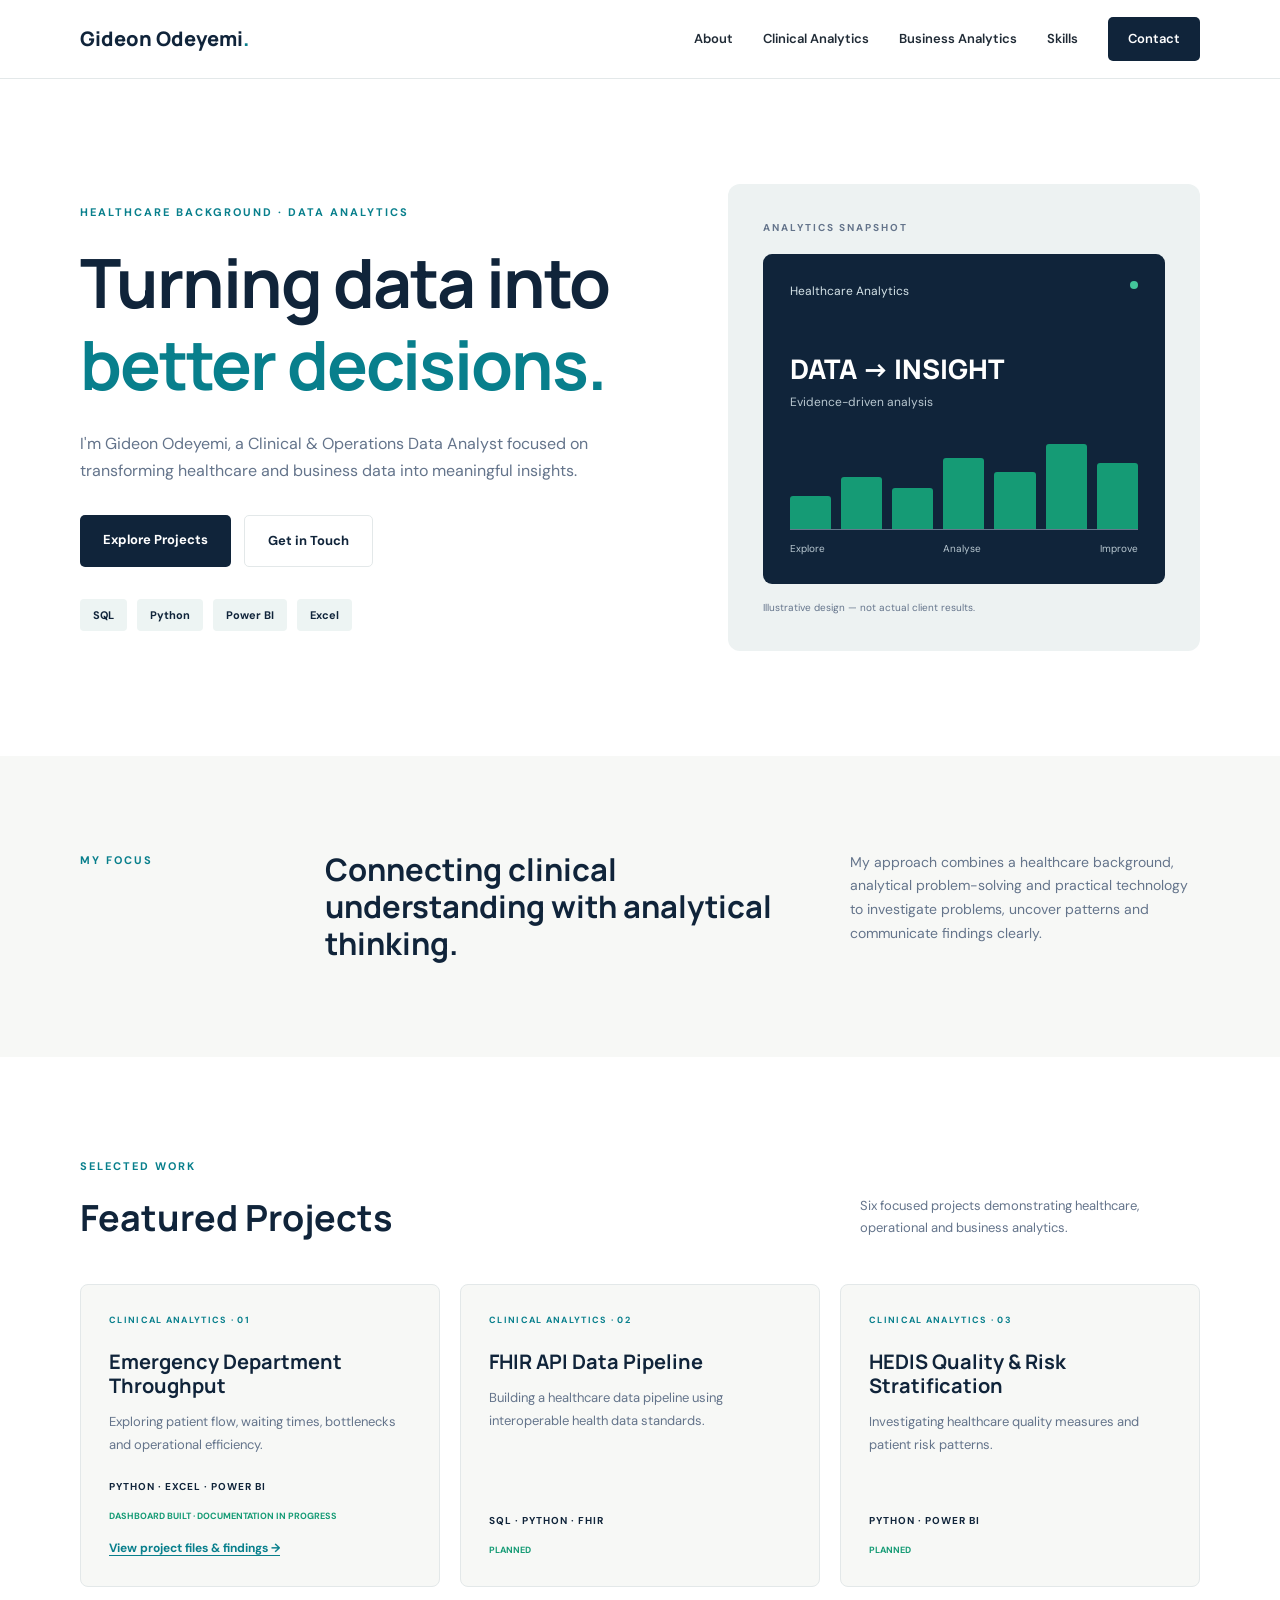
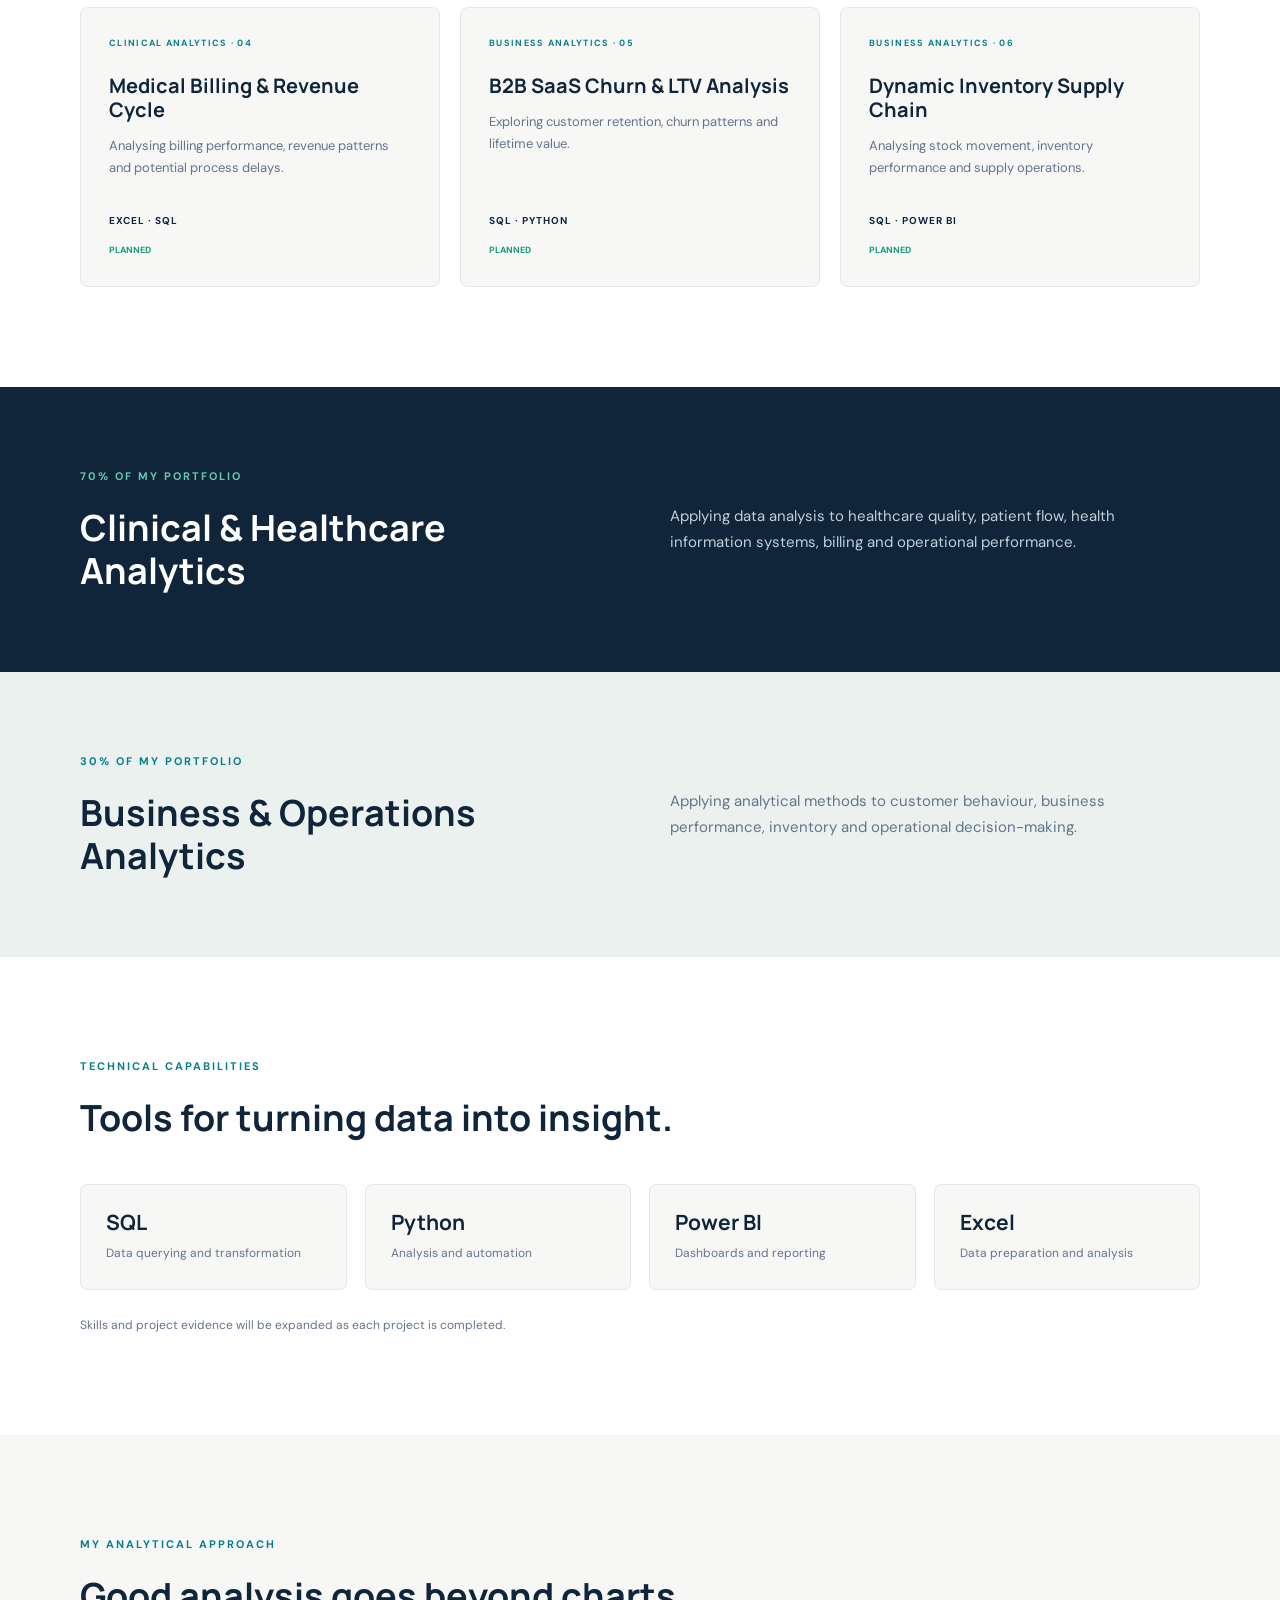
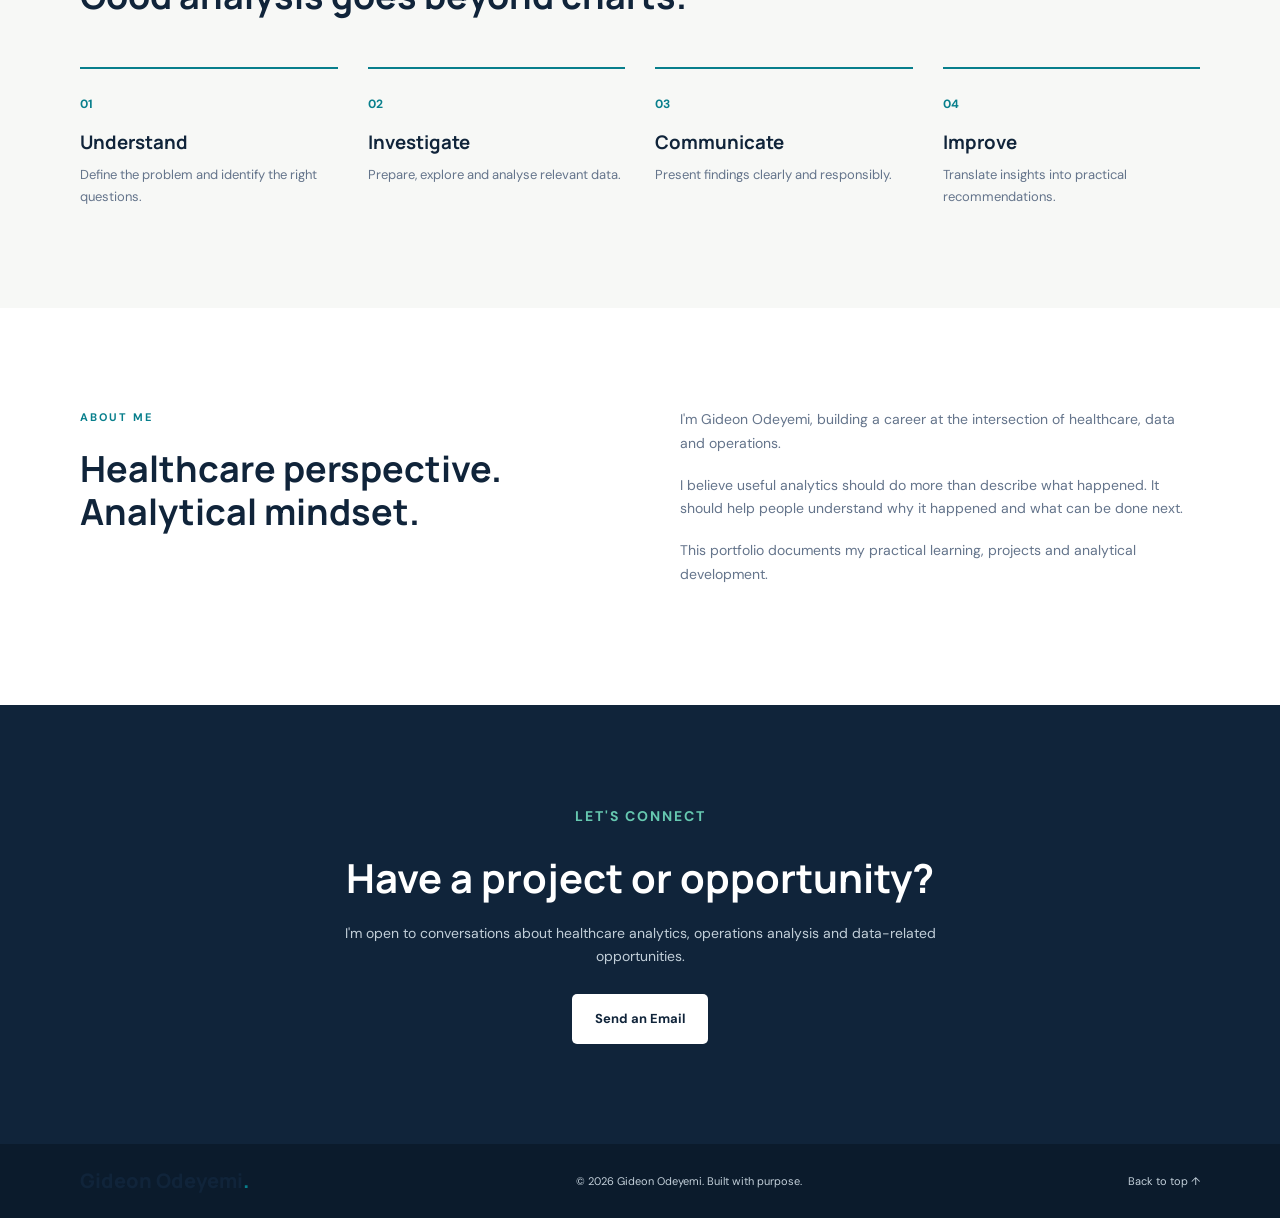
==== commit beb1b568: "Connect portfolio site to technical Project 01 repository" ====
--- a/index.html
+++ b/index.html
@@ -146,8 +146,9 @@
           Exploring patient flow, waiting times,
           bottlenecks and operational efficiency.
         </p>
-        <div class="project-tools">EXCEL · POWER BI</div>
-        <span class="project-status">IN DEVELOPMENT</span>
+        <div class="project-tools">PYTHON · EXCEL · POWER BI</div>
+        <span class="project-status">DASHBOARD BUILT · DOCUMENTATION IN PROGRESS</span>
+        <a class="project-link" href="https://github.com/Gideon-dataai/Clinical-Operations-Data-Analysis/tree/main/01-emergency-department-throughput/" target="_blank" rel="noopener noreferrer">View project files &amp; findings →</a>
       </article>
 
       <article class="project-card clinical-card">
@@ -158,7 +159,7 @@
           interoperable health data standards.
         </p>
         <div class="project-tools">SQL · PYTHON · FHIR</div>
-        <span class="project-status">IN DEVELOPMENT</span>
+        <span class="project-status">PLANNED</span>
       </article>
 
       <article class="project-card clinical-card">
@@ -169,7 +170,7 @@
           and patient risk patterns.
         </p>
         <div class="project-tools">PYTHON · POWER BI</div>
-        <span class="project-status">IN DEVELOPMENT</span>
+        <span class="project-status">PLANNED</span>
       </article>
 
       <article class="project-card clinical-card">
@@ -180,7 +181,7 @@
           patterns and potential process delays.
         </p>
         <div class="project-tools">EXCEL · SQL</div>
-        <span class="project-status">IN DEVELOPMENT</span>
+        <span class="project-status">PLANNED</span>
       </article>
 
       <article class="project-card business-card">
@@ -191,7 +192,7 @@
           patterns and lifetime value.
         </p>
         <div class="project-tools">SQL · PYTHON</div>
-        <span class="project-status">IN DEVELOPMENT</span>
+        <span class="project-status">PLANNED</span>
       </article>
 
       <article class="project-card business-card">
@@ -202,7 +203,7 @@
           performance and supply operations.
         </p>
         <div class="project-tools">SQL · POWER BI</div>
-        <span class="project-status">IN DEVELOPMENT</span>
+        <span class="project-status">PLANNED</span>
       </article>
 
     </div>
--- a/css/style.css
+++ b/css/style.css
@@ -43,7 +43,7 @@
 }
 
 .header {
-  background: rgba(255,255,255,.96);
+  background: #FFFFFF;
   border-bottom: 1px solid var(--border);
   position: sticky;
   top: 0;
@@ -363,6 +363,21 @@
   font-size: 9px;
   font-weight: 700;
   color: var(--emerald);
+}
+
+.project-link {
+  display: inline-block;
+  margin-top: 14px;
+  color: var(--teal);
+  font-size: 12px;
+  font-weight: 700;
+  text-decoration: underline;
+  text-underline-offset: 3px;
+}
+
+.project-link:hover,
+.project-link:focus-visible {
+  color: var(--navy);
 }
 
 .focus-section {
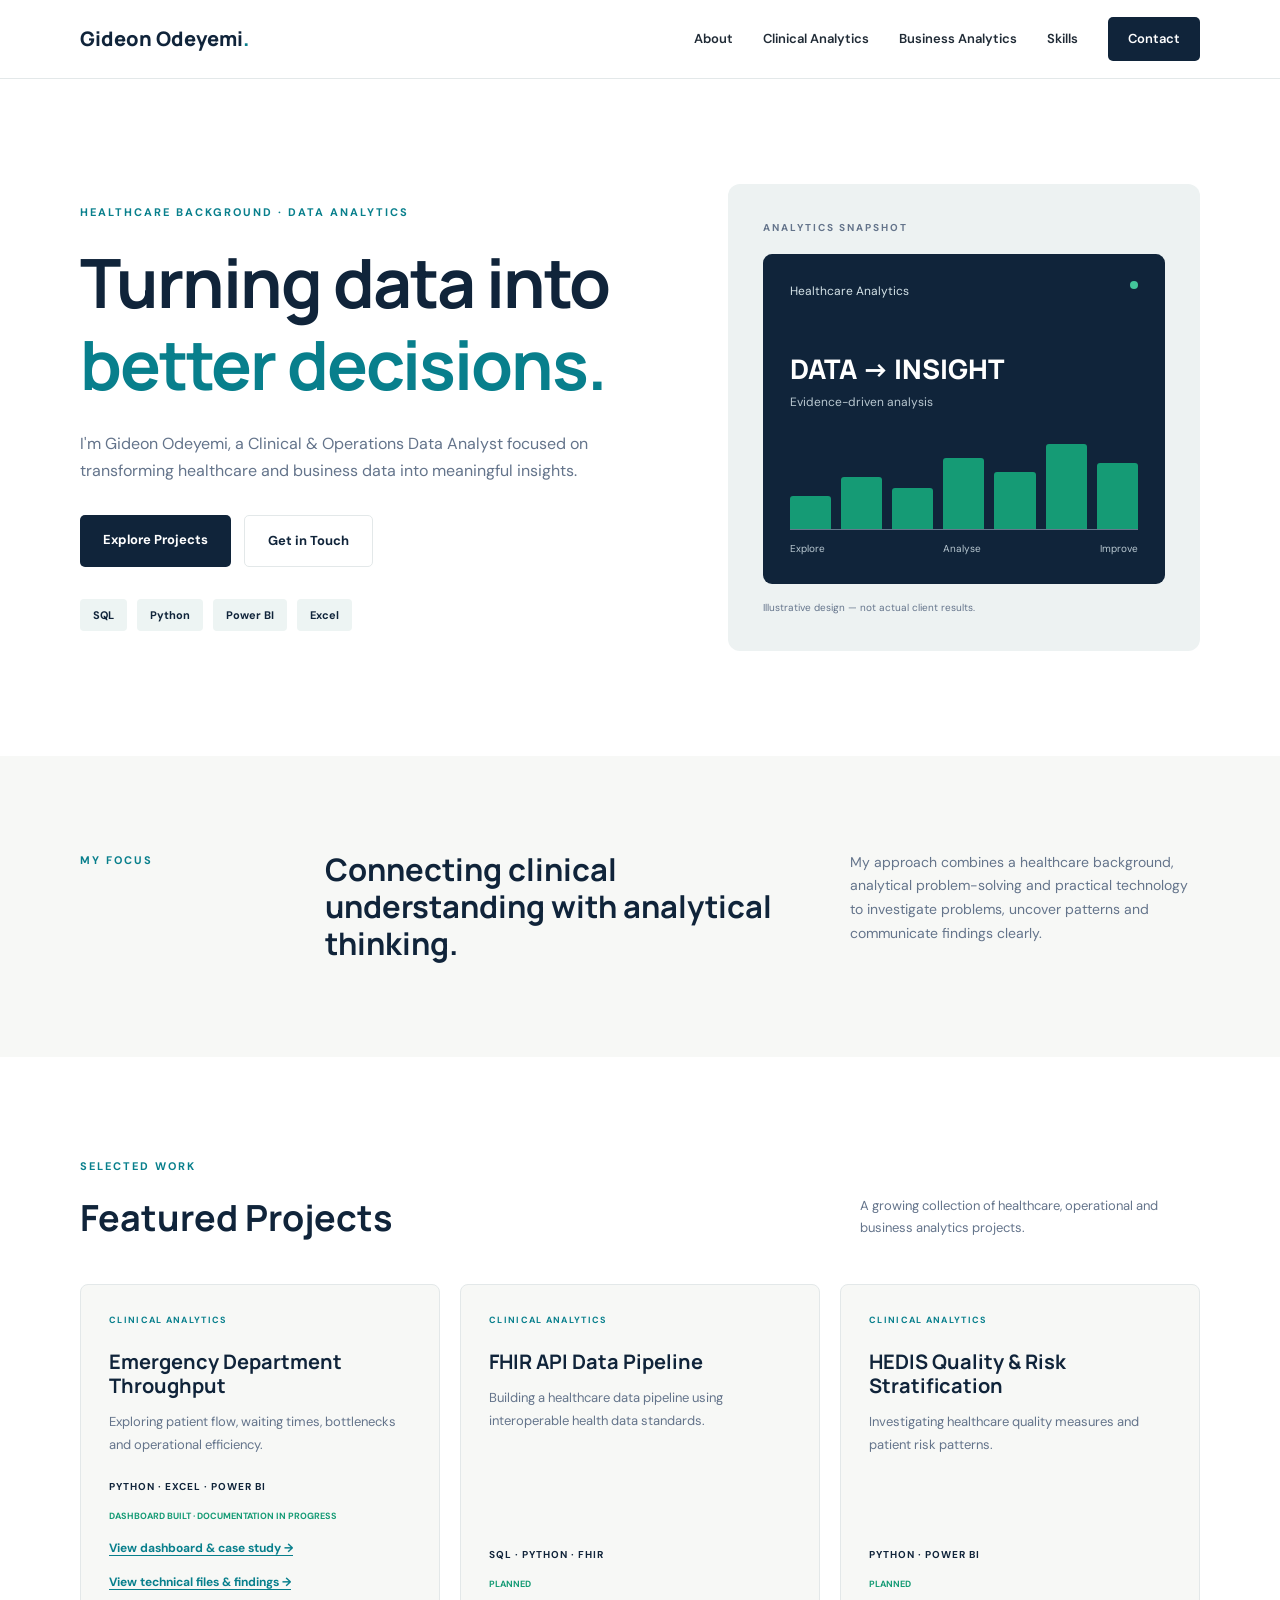
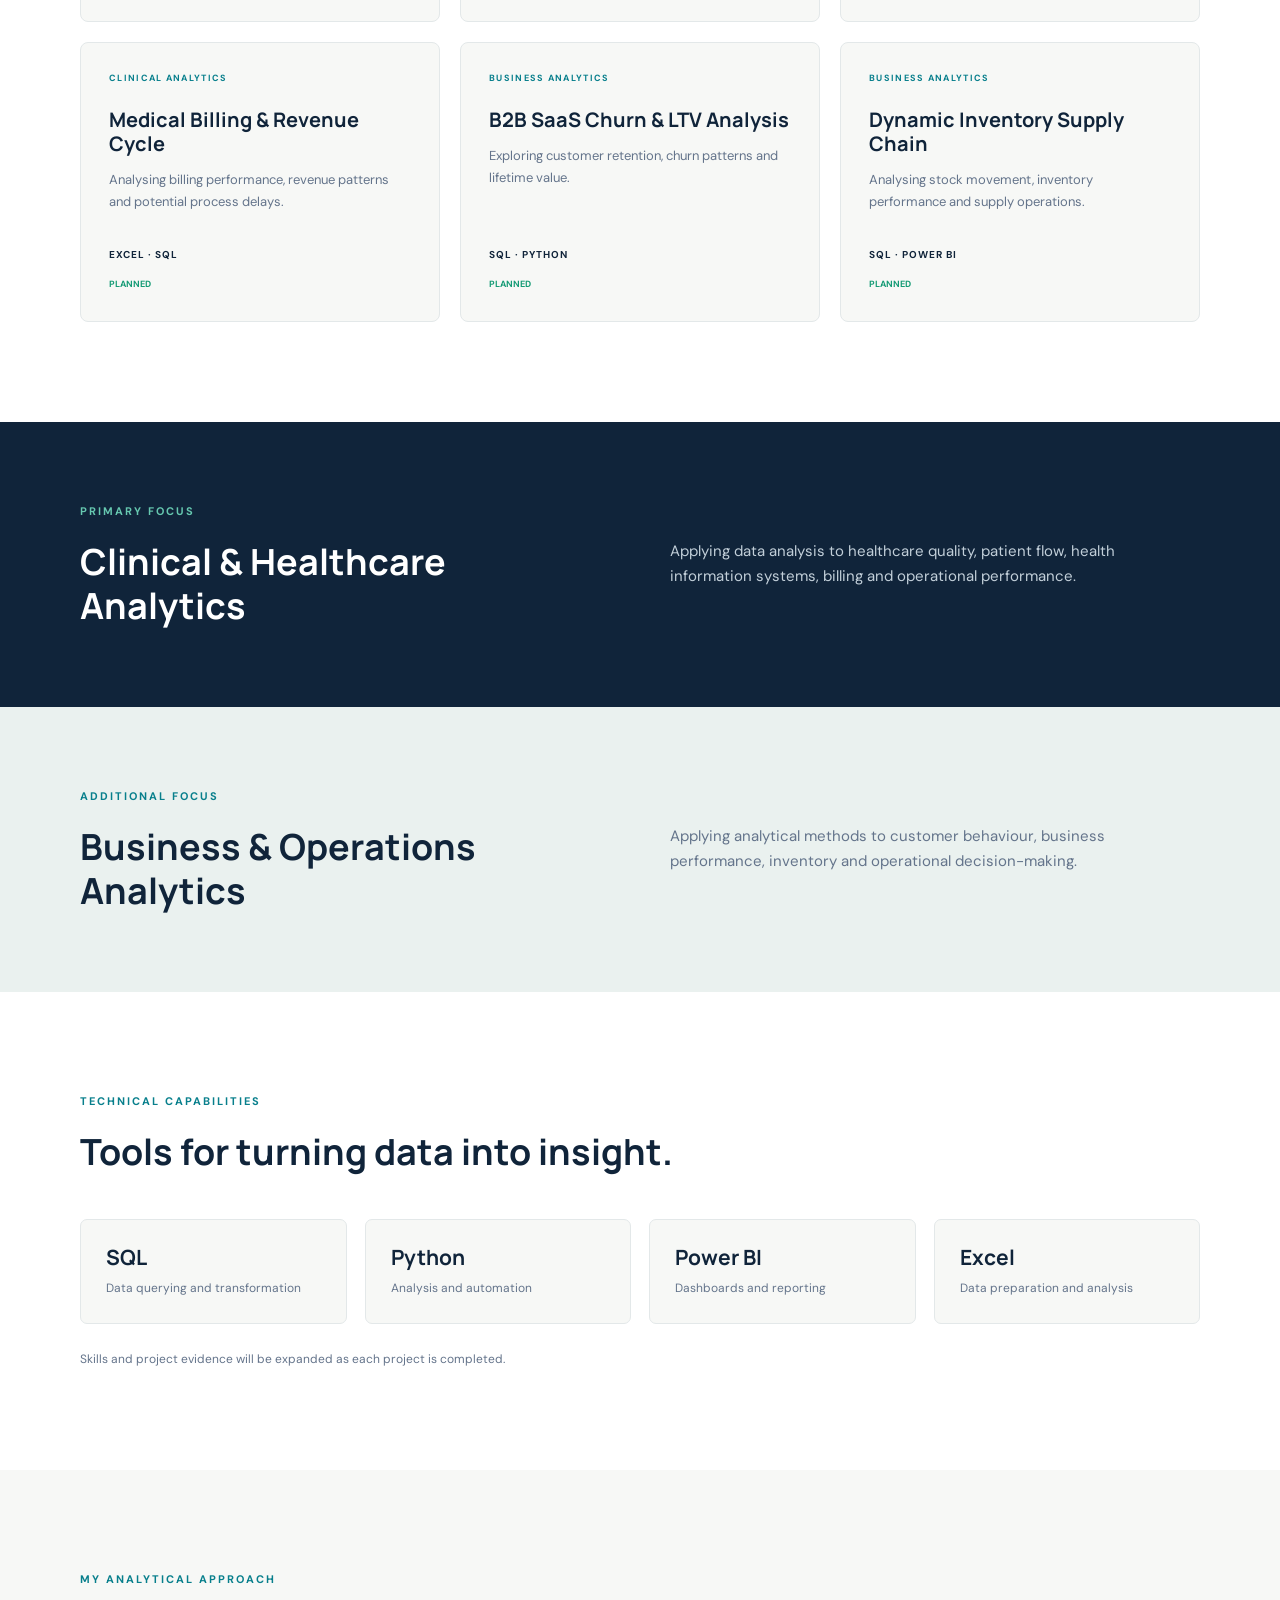
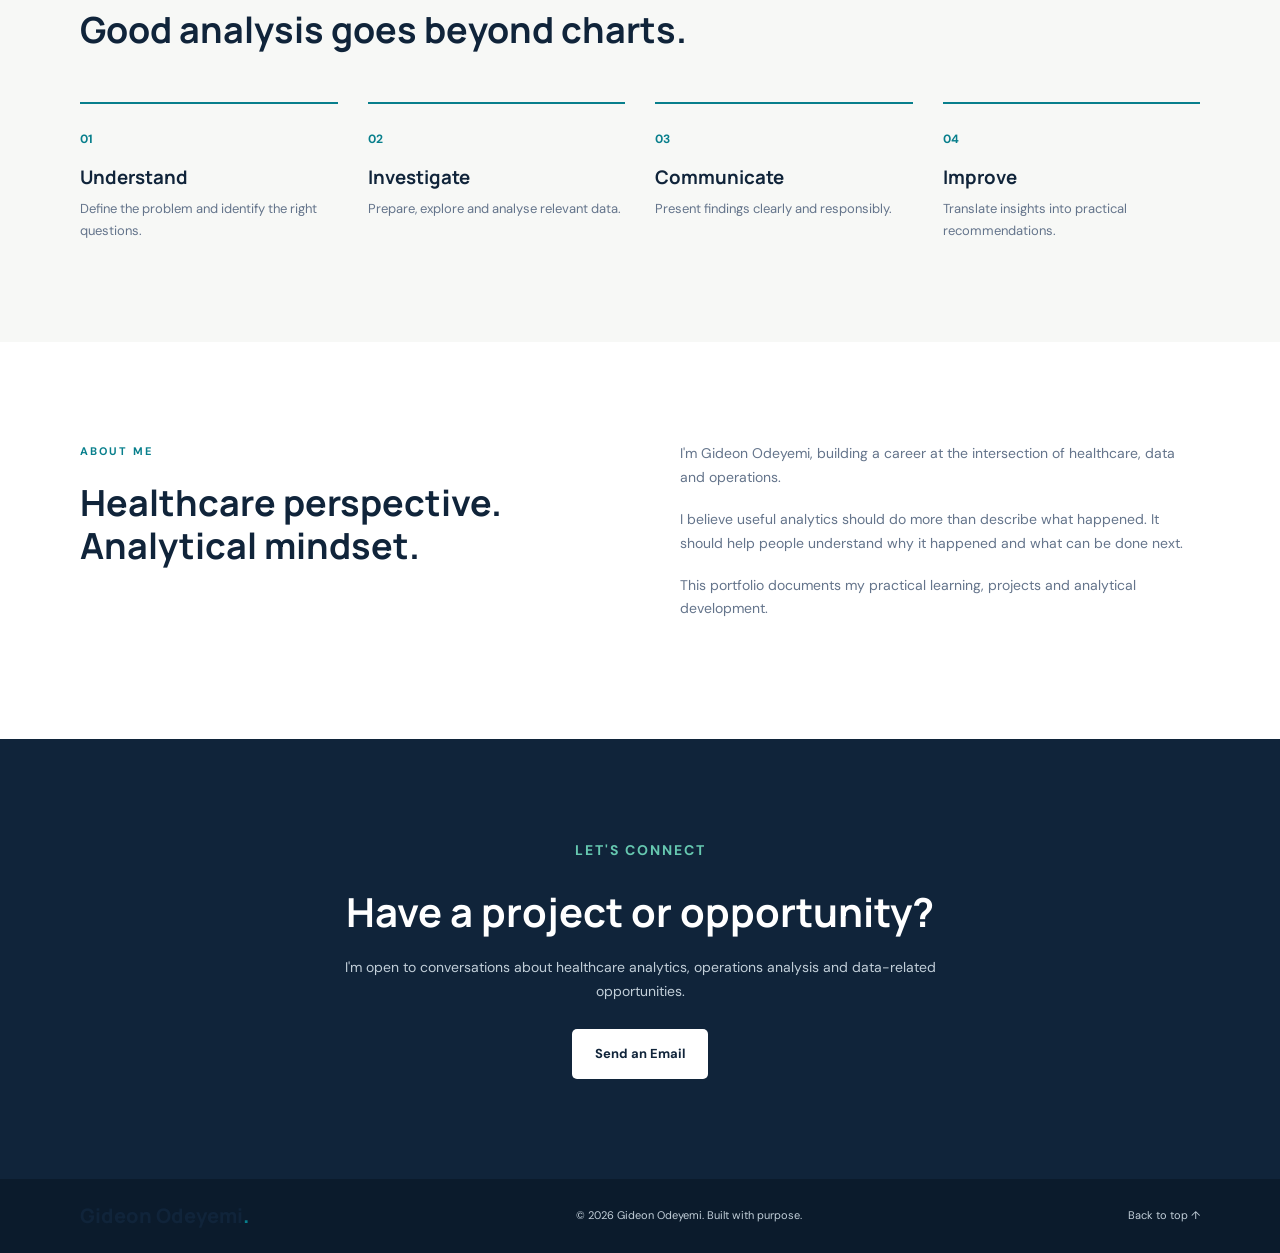
==== commit af40337d: "Remove project numbering and link published ED dashboard PDF" ====
--- a/index.html
+++ b/index.html
@@ -132,15 +132,15 @@
       </div>
 
       <p>
-        Six focused projects demonstrating healthcare,
-        operational and business analytics.
+        A growing collection of healthcare,
+        operational and business analytics projects.
       </p>
     </div>
 
     <div class="project-grid">
 
       <article class="project-card clinical-card">
-        <span class="project-category">CLINICAL ANALYTICS · 01</span>
+        <span class="project-category">CLINICAL ANALYTICS</span>
         <h3>Emergency Department Throughput</h3>
         <p>
           Exploring patient flow, waiting times,
@@ -148,11 +148,12 @@
         </p>
         <div class="project-tools">PYTHON · EXCEL · POWER BI</div>
         <span class="project-status">DASHBOARD BUILT · DOCUMENTATION IN PROGRESS</span>
-        <a class="project-link" href="https://github.com/Gideon-dataai/Clinical-Operations-Data-Analysis/tree/main/01-emergency-department-throughput/" target="_blank" rel="noopener noreferrer">View project files &amp; findings →</a>
+        <a class="project-link" href="projects/emergency-department-throughput/dashboard.html">View dashboard &amp; case study →</a>
+        <a class="project-link" href="https://github.com/Gideon-dataai/Clinical-Operations-Data-Analysis/tree/main/emergency-department-throughput/" target="_blank" rel="noopener noreferrer">View technical files &amp; findings →</a>
       </article>
 
       <article class="project-card clinical-card">
-        <span class="project-category">CLINICAL ANALYTICS · 02</span>
+        <span class="project-category">CLINICAL ANALYTICS</span>
         <h3>FHIR API Data Pipeline</h3>
         <p>
           Building a healthcare data pipeline using
@@ -163,7 +164,7 @@
       </article>
 
       <article class="project-card clinical-card">
-        <span class="project-category">CLINICAL ANALYTICS · 03</span>
+        <span class="project-category">CLINICAL ANALYTICS</span>
         <h3>HEDIS Quality & Risk Stratification</h3>
         <p>
           Investigating healthcare quality measures
@@ -174,7 +175,7 @@
       </article>
 
       <article class="project-card clinical-card">
-        <span class="project-category">CLINICAL ANALYTICS · 04</span>
+        <span class="project-category">CLINICAL ANALYTICS</span>
         <h3>Medical Billing & Revenue Cycle</h3>
         <p>
           Analysing billing performance, revenue
@@ -185,7 +186,7 @@
       </article>
 
       <article class="project-card business-card">
-        <span class="project-category">BUSINESS ANALYTICS · 05</span>
+        <span class="project-category">BUSINESS ANALYTICS</span>
         <h3>B2B SaaS Churn & LTV Analysis</h3>
         <p>
           Exploring customer retention, churn
@@ -196,7 +197,7 @@
       </article>
 
       <article class="project-card business-card">
-        <span class="project-category">BUSINESS ANALYTICS · 06</span>
+        <span class="project-category">BUSINESS ANALYTICS</span>
         <h3>Dynamic Inventory Supply Chain</h3>
         <p>
           Analysing stock movement, inventory
@@ -213,7 +214,7 @@
 <section class="focus-section" id="clinical">
   <div class="container focus-grid">
     <div>
-      <p class="section-label">70% OF MY PORTFOLIO</p>
+      <p class="section-label">PRIMARY FOCUS</p>
       <h2>Clinical & Healthcare Analytics</h2>
     </div>
 
@@ -228,7 +229,7 @@
 <section class="focus-section business-focus" id="business">
   <div class="container focus-grid">
     <div>
-      <p class="section-label">30% OF MY PORTFOLIO</p>
+      <p class="section-label">ADDITIONAL FOCUS</p>
       <h2>Business & Operations Analytics</h2>
     </div>
 
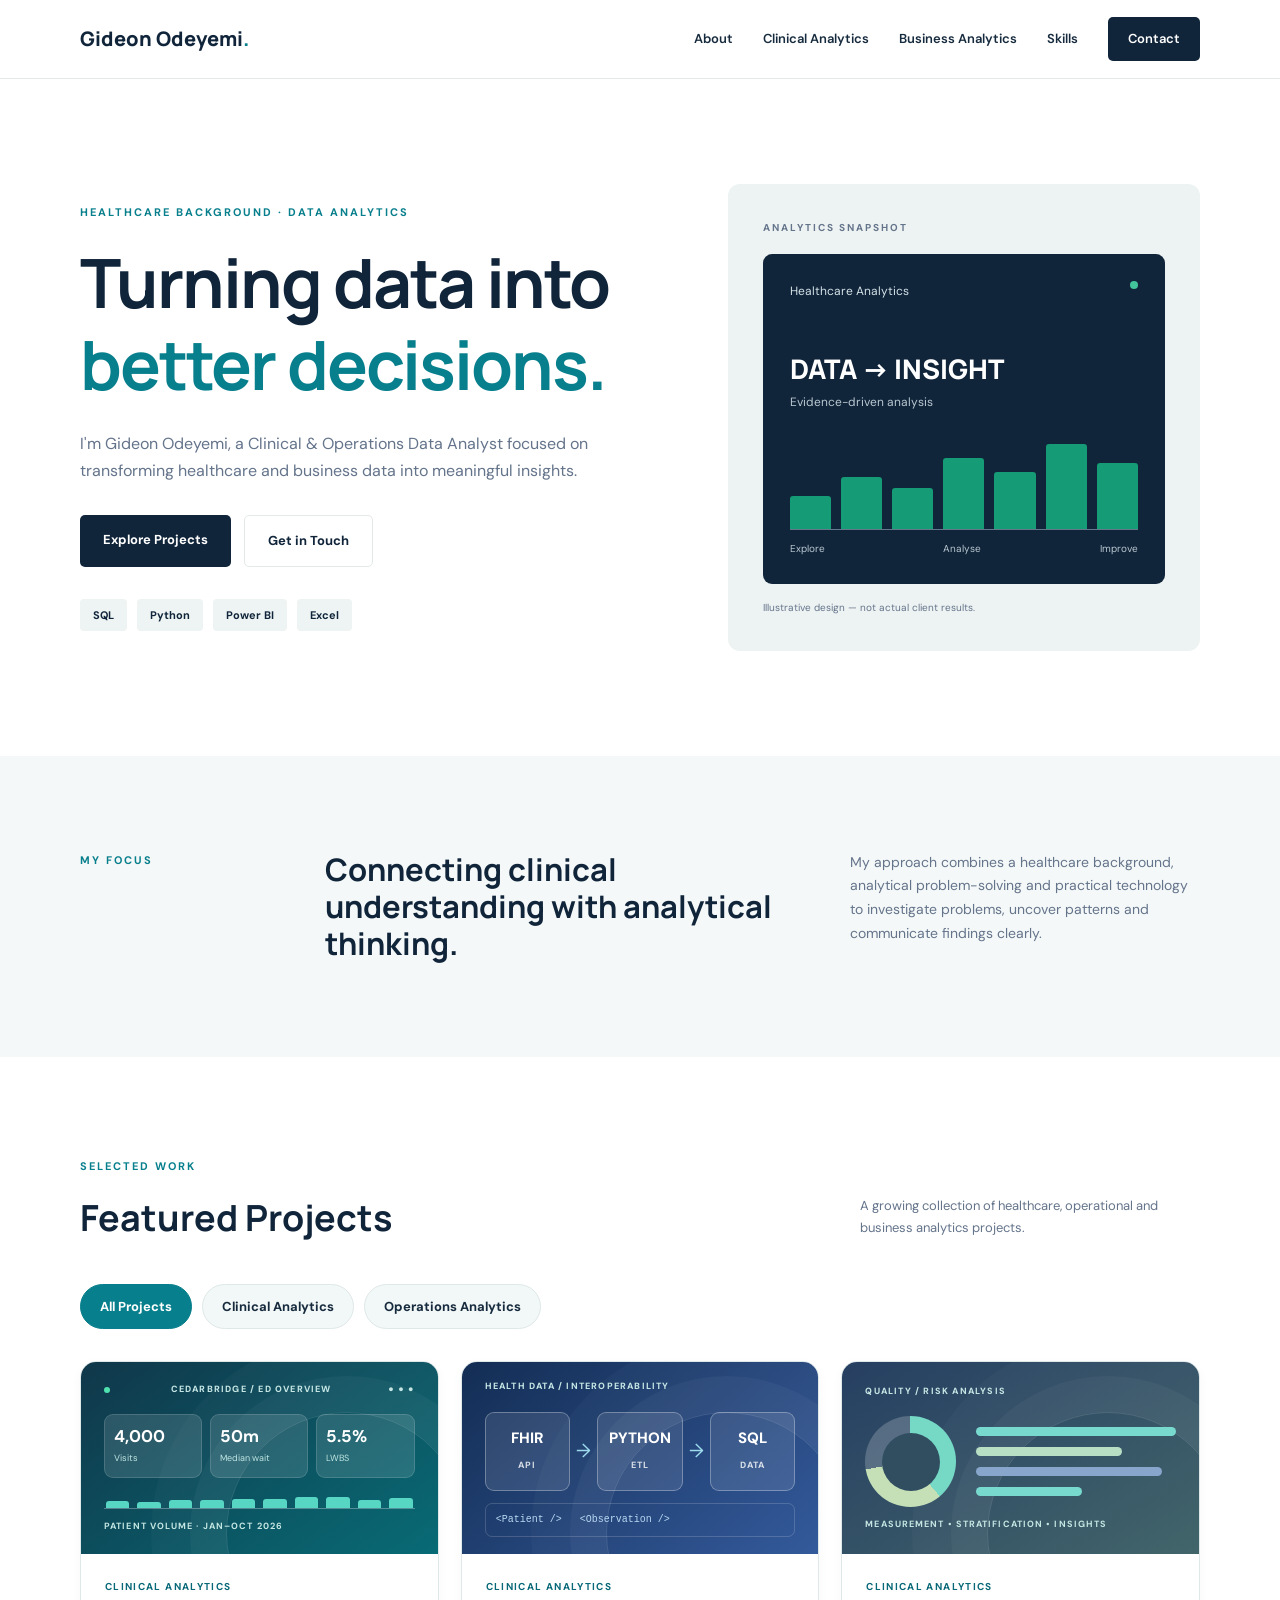
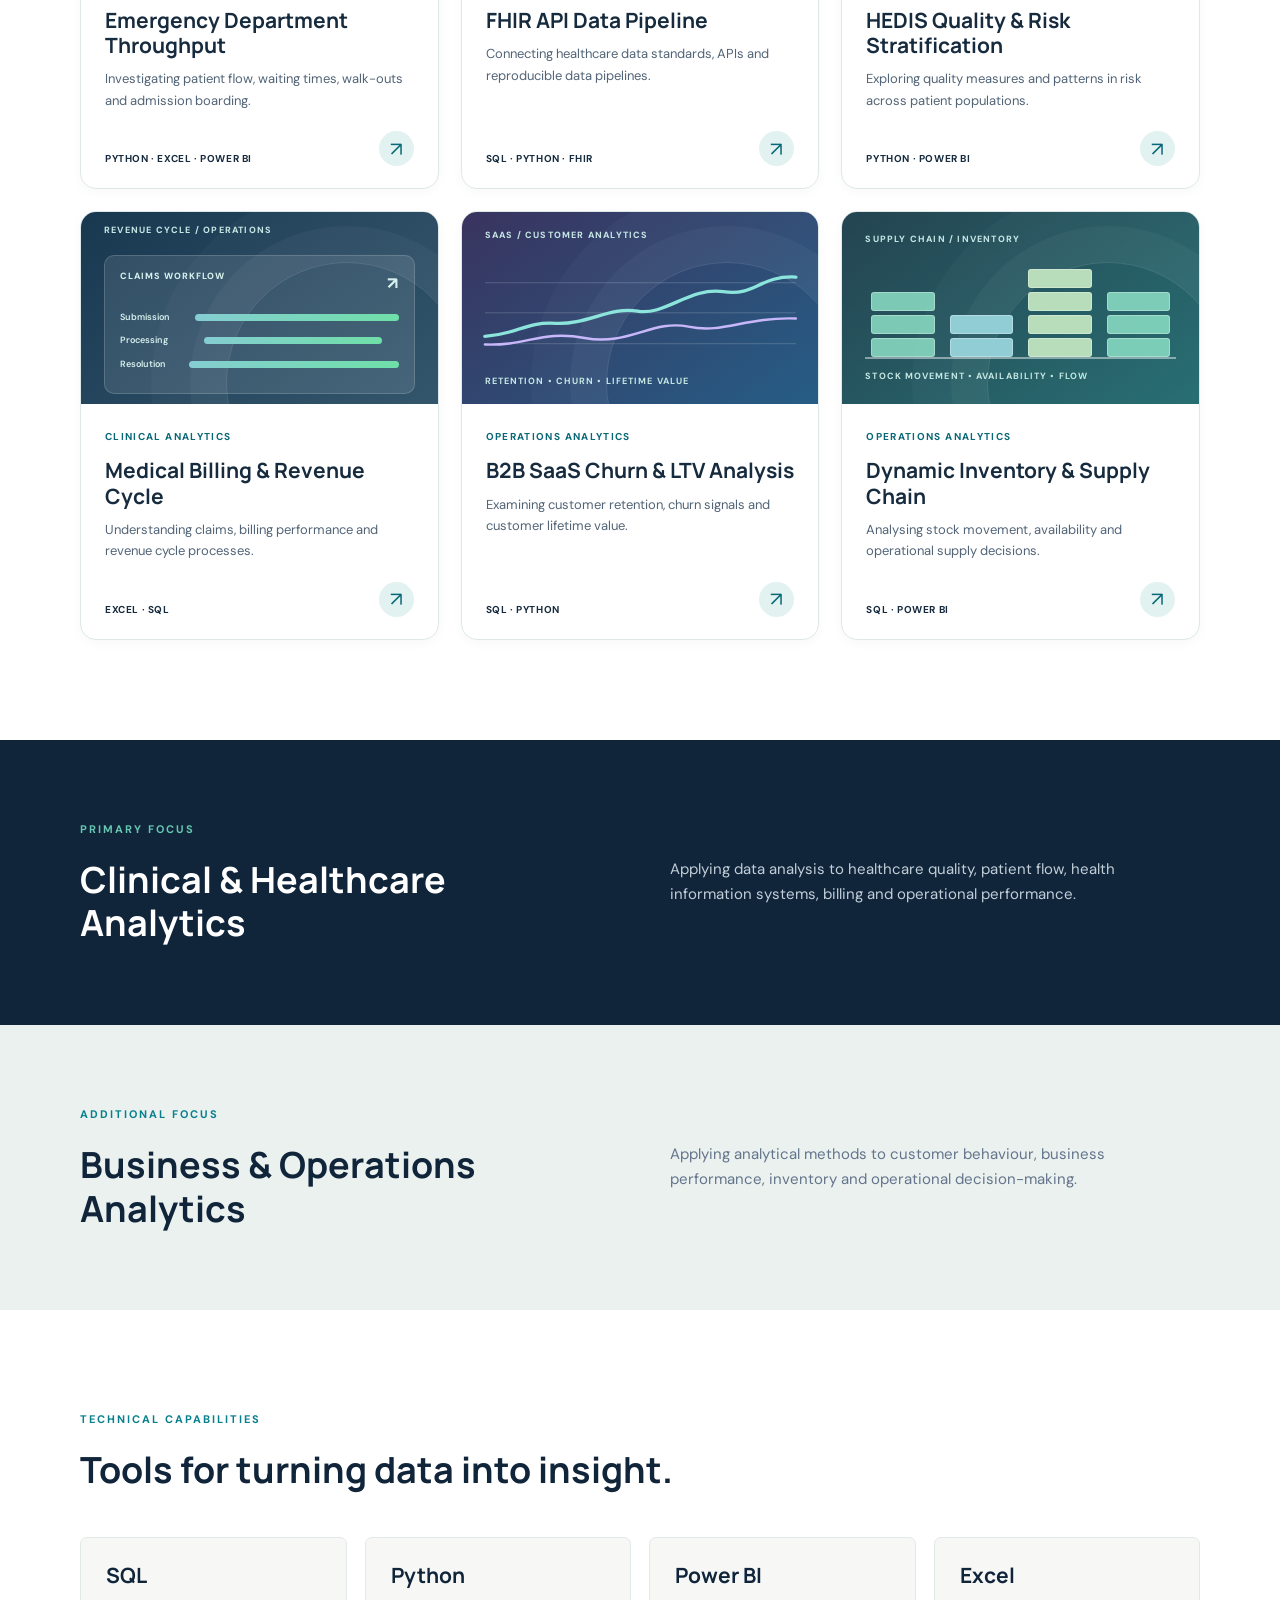
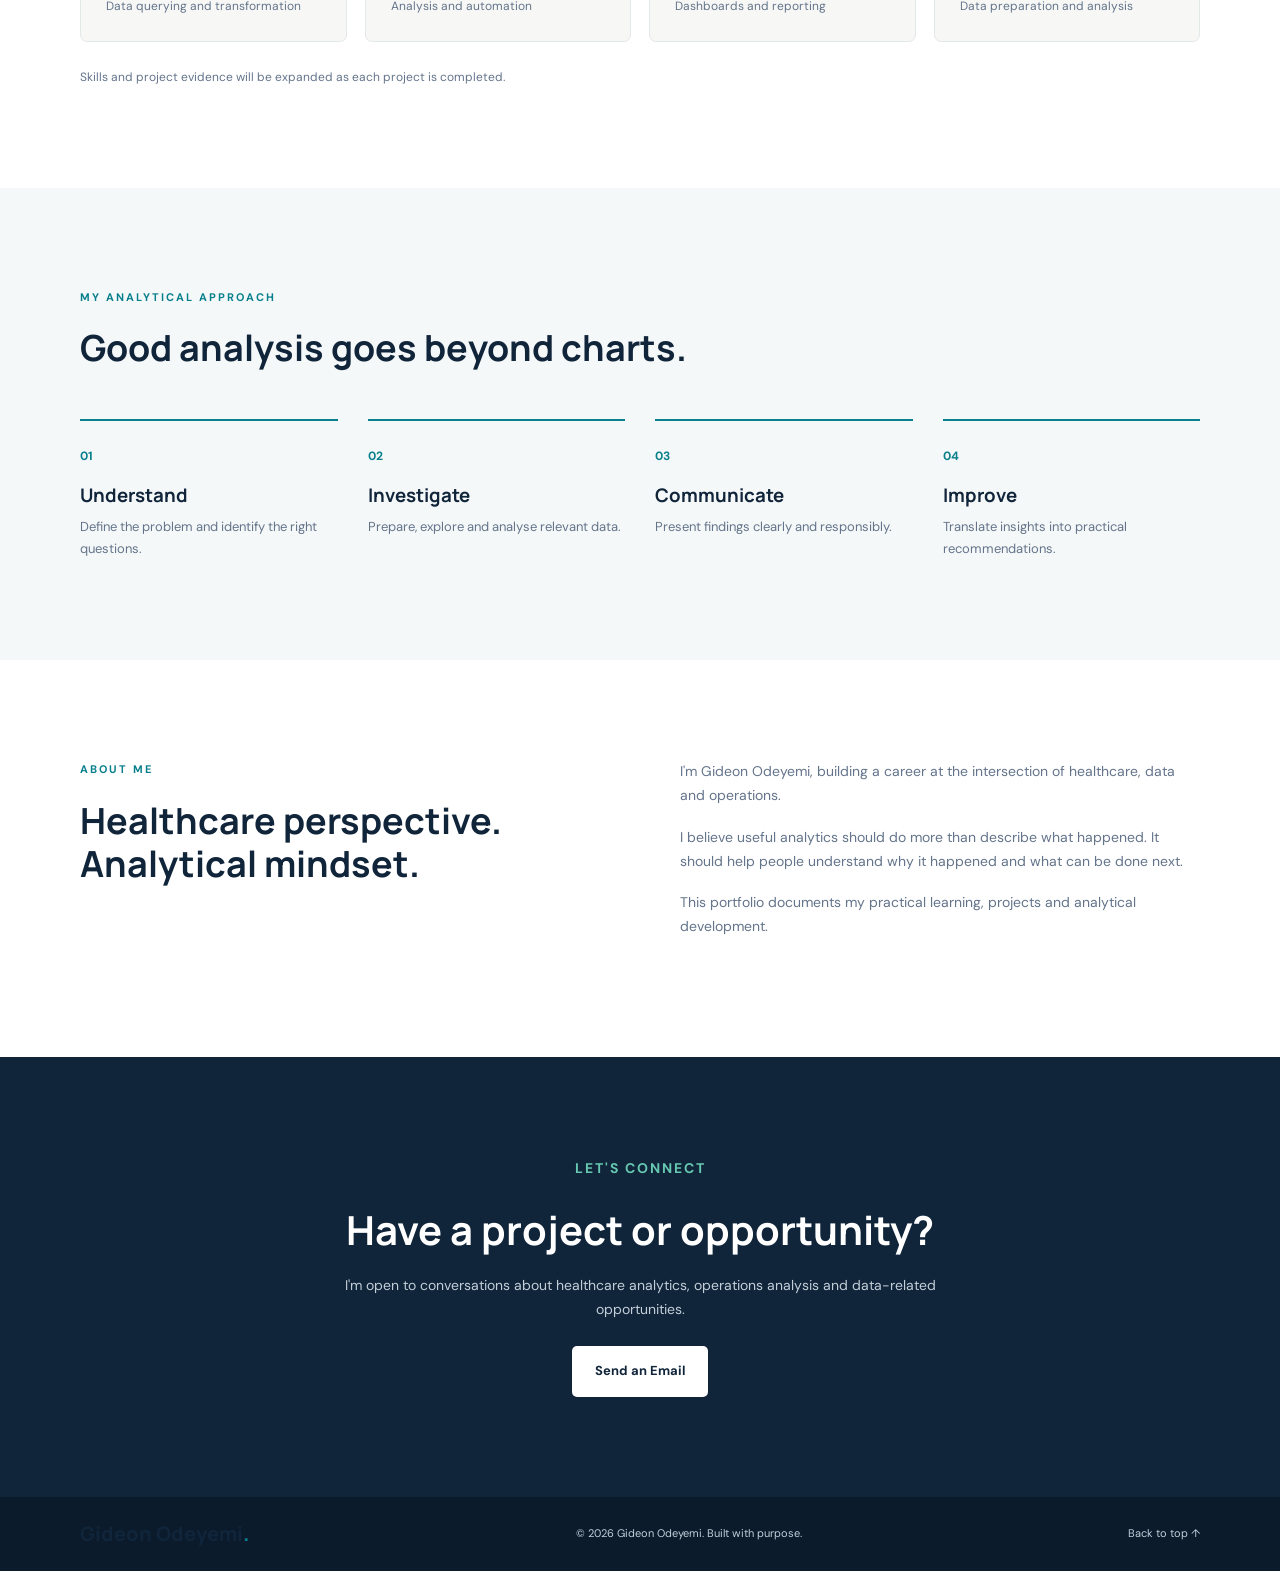
==== commit 75b1f21b: "Redesign clickable project cards, add category filters and adaptive dark mode" ====
--- a/index.html
+++ b/index.html
@@ -3,6 +3,9 @@
 <head>
   <meta charset="UTF-8">
   <meta name="viewport" content="width=device-width, initial-scale=1.0">
+  <meta name="color-scheme" content="light dark">
+  <meta name="theme-color" media="(prefers-color-scheme: light)" content="#ffffff">
+  <meta name="theme-color" media="(prefers-color-scheme: dark)" content="#101b2b">
 
   <meta name="description" content="Gideon Odeyemi — Clinical and Operations Data Analyst. Exploring healthcare and business data to support better decisions.">
 
@@ -13,6 +16,7 @@
   <link href="https://fonts.googleapis.com/css2?family=DM+Sans:wght@400;500;600;700&family=Manrope:wght@400;500;600;700;800&display=swap" rel="stylesheet">
 
   <link rel="stylesheet" href="css/style.css">
+  <link rel="stylesheet" href="css/portfolio-upgrade.css">
 </head>
 
 <body>
@@ -137,77 +141,73 @@
       </p>
     </div>
 
-    <div class="project-grid">
-
-      <article class="project-card clinical-card">
-        <span class="project-category">CLINICAL ANALYTICS</span>
-        <h3>Emergency Department Throughput</h3>
-        <p>
-          Exploring patient flow, waiting times,
-          bottlenecks and operational efficiency.
-        </p>
-        <div class="project-tools">PYTHON · EXCEL · POWER BI</div>
-        <span class="project-status">DASHBOARD BUILT · DOCUMENTATION IN PROGRESS</span>
-        <a class="project-link" href="projects/emergency-department-throughput/dashboard.html">View dashboard &amp; case study →</a>
-        <a class="project-link" href="https://github.com/Gideon-dataai/Clinical-Operations-Data-Analysis/tree/main/emergency-department-throughput/" target="_blank" rel="noopener noreferrer">View technical files &amp; findings →</a>
-      </article>
-
-      <article class="project-card clinical-card">
-        <span class="project-category">CLINICAL ANALYTICS</span>
-        <h3>FHIR API Data Pipeline</h3>
-        <p>
-          Building a healthcare data pipeline using
-          interoperable health data standards.
-        </p>
-        <div class="project-tools">SQL · PYTHON · FHIR</div>
-        <span class="project-status">PLANNED</span>
-      </article>
-
-      <article class="project-card clinical-card">
-        <span class="project-category">CLINICAL ANALYTICS</span>
-        <h3>HEDIS Quality & Risk Stratification</h3>
-        <p>
-          Investigating healthcare quality measures
-          and patient risk patterns.
-        </p>
-        <div class="project-tools">PYTHON · POWER BI</div>
-        <span class="project-status">PLANNED</span>
-      </article>
-
-      <article class="project-card clinical-card">
-        <span class="project-category">CLINICAL ANALYTICS</span>
-        <h3>Medical Billing & Revenue Cycle</h3>
-        <p>
-          Analysing billing performance, revenue
-          patterns and potential process delays.
-        </p>
-        <div class="project-tools">EXCEL · SQL</div>
-        <span class="project-status">PLANNED</span>
-      </article>
-
-      <article class="project-card business-card">
-        <span class="project-category">BUSINESS ANALYTICS</span>
-        <h3>B2B SaaS Churn & LTV Analysis</h3>
-        <p>
-          Exploring customer retention, churn
-          patterns and lifetime value.
-        </p>
-        <div class="project-tools">SQL · PYTHON</div>
-        <span class="project-status">PLANNED</span>
-      </article>
-
-      <article class="project-card business-card">
-        <span class="project-category">BUSINESS ANALYTICS</span>
-        <h3>Dynamic Inventory Supply Chain</h3>
-        <p>
-          Analysing stock movement, inventory
-          performance and supply operations.
-        </p>
-        <div class="project-tools">SQL · POWER BI</div>
-        <span class="project-status">PLANNED</span>
-      </article>
-
-    </div>
+    <div class="project-filters" role="group" aria-label="Filter projects by specialisation">
+<button type="button" class="filter-button is-active" data-filter="all" aria-pressed="true">All Projects</button>
+<button type="button" class="filter-button" data-filter="clinical" aria-pressed="false">Clinical Analytics</button>
+<button type="button" class="filter-button" data-filter="operations" aria-pressed="false">Operations Analytics</button>
+</div>
+<p class="filter-feedback visually-hidden" id="filterFeedback" role="status" aria-live="polite"></p>
+<div class="project-grid" id="projectGrid">
+<a class="project-card clinical-card" data-category="clinical" href="projects/emergency-department-throughput/dashboard.html" aria-label="Explore Emergency Department Throughput">
+<div class="project-art art-ed" aria-hidden="true">
+  <div class="art-label"><span class="art-dot"></span> CEDARBRIDGE / ED OVERVIEW <span>● ● ●</span></div>
+  <div class="art-kpis"><span><b>4,000</b><small>Visits</small></span><span><b>50m</b><small>Median wait</small></span><span><b>5.5%</b><small>LWBS</small></span></div>
+  <div class="art-barplot"><i style="height:55%"></i><i style="height:48%"></i><i style="height:58%"></i><i style="height:65%"></i><i style="height:73%"></i><i style="height:68%"></i><i style="height:84%"></i><i style="height:86%"></i><i style="height:58%"></i><i style="height:79%"></i></div>
+  <div class="art-caption">PATIENT VOLUME · JAN–OCT 2026</div>
+</div>
+<div class="project-card-body">
+<span class="project-category">CLINICAL ANALYTICS</span>
+<h3>Emergency Department Throughput</h3>
+<p>Investigating patient flow, waiting times, walk-outs and admission boarding.</p>
+<div class="project-card-footer"><span class="project-tools">PYTHON · EXCEL · POWER BI</span><span class="card-arrow" aria-hidden="true">↗</span></div>
+</div>
+</a>
+<a class="project-card clinical-card" data-category="clinical" href="projects/fhir-api-data-pipeline/index.html" aria-label="Explore FHIR API Data Pipeline">
+<div class="project-art art-fhir" aria-hidden="true"><div class="art-label">HEALTH DATA / INTEROPERABILITY</div><div class="art-pipeline"><span>FHIR<br><small>API</small></span><i>→</i><span>PYTHON<br><small>ETL</small></span><i>→</i><span>SQL<br><small>DATA</small></span></div><div class="art-code">&lt;Patient /&gt; &nbsp; &lt;Observation /&gt;</div></div>
+<div class="project-card-body">
+<span class="project-category">CLINICAL ANALYTICS</span>
+<h3>FHIR API Data Pipeline</h3>
+<p>Connecting healthcare data standards, APIs and reproducible data pipelines.</p>
+<div class="project-card-footer"><span class="project-tools">SQL · PYTHON · FHIR</span><span class="card-arrow" aria-hidden="true">↗</span></div>
+</div>
+</a>
+<a class="project-card clinical-card" data-category="clinical" href="projects/hedis-quality-risk-stratification/index.html" aria-label="Explore HEDIS Quality & Risk Stratification">
+<div class="project-art art-hedis" aria-hidden="true"><div class="art-label">QUALITY / RISK ANALYSIS</div><div class="art-risk"><div class="risk-ring"></div><div class="risk-lines"><i></i><i></i><i></i><i></i></div></div><div class="art-caption">MEASUREMENT • STRATIFICATION • INSIGHTS</div></div>
+<div class="project-card-body">
+<span class="project-category">CLINICAL ANALYTICS</span>
+<h3>HEDIS Quality & Risk Stratification</h3>
+<p>Exploring quality measures and patterns in risk across patient populations.</p>
+<div class="project-card-footer"><span class="project-tools">PYTHON · POWER BI</span><span class="card-arrow" aria-hidden="true">↗</span></div>
+</div>
+</a>
+<a class="project-card clinical-card" data-category="clinical" href="projects/medical-billing-revenue-cycle/index.html" aria-label="Explore Medical Billing & Revenue Cycle">
+<div class="project-art art-billing" aria-hidden="true"><div class="art-label">REVENUE CYCLE / OPERATIONS</div><div class="art-invoice"><span class="art-invoice-head">CLAIMS WORKFLOW <i>↗</i></span><div><b>Submission</b><i style="width:83%"></i></div><div><b>Processing</b><i style="width:64%"></i></div><div><b>Resolution</b><i style="width:94%"></i></div></div></div>
+<div class="project-card-body">
+<span class="project-category">CLINICAL ANALYTICS</span>
+<h3>Medical Billing & Revenue Cycle</h3>
+<p>Understanding claims, billing performance and revenue cycle processes.</p>
+<div class="project-card-footer"><span class="project-tools">EXCEL · SQL</span><span class="card-arrow" aria-hidden="true">↗</span></div>
+</div>
+</a>
+<a class="project-card operations-card" data-category="operations" href="projects/saas-churn-ltv-analysis/index.html" aria-label="Explore B2B SaaS Churn & LTV Analysis">
+<div class="project-art art-saas" aria-hidden="true"><div class="art-label">SAAS / CUSTOMER ANALYTICS</div><div class="art-saas-chart"><svg viewBox="0 0 330 128" preserveAspectRatio="none" focusable="false" aria-hidden="true"><path class="chart-grid" d="M0 28 H330 M0 65 H330 M0 103 H330"/><path class="chart-secondary" d="M0 104 C45 106 60 86 106 96 S178 73 216 82 S275 70 330 72"/><path class="chart-primary" d="M0 94 C36 91 42 76 75 78 S133 57 162 63 S218 33 253 39 S291 19 330 21"/></svg></div><div class="art-caption">RETENTION • CHURN • LIFETIME VALUE</div></div>
+<div class="project-card-body">
+<span class="project-category">OPERATIONS ANALYTICS</span>
+<h3>B2B SaaS Churn & LTV Analysis</h3>
+<p>Examining customer retention, churn signals and customer lifetime value.</p>
+<div class="project-card-footer"><span class="project-tools">SQL · PYTHON</span><span class="card-arrow" aria-hidden="true">↗</span></div>
+</div>
+</a>
+<a class="project-card operations-card" data-category="operations" href="projects/inventory-supply-chain/index.html" aria-label="Explore Dynamic Inventory & Supply Chain">
+<div class="project-art art-inventory" aria-hidden="true"><div class="art-label">SUPPLY CHAIN / INVENTORY</div><div class="art-stock"><div><i></i><i></i><i></i></div><div><i></i><i></i></div><div><i></i><i></i><i></i><i></i></div><div><i></i><i></i><i></i></div></div><div class="art-caption">STOCK MOVEMENT • AVAILABILITY • FLOW</div></div>
+<div class="project-card-body">
+<span class="project-category">OPERATIONS ANALYTICS</span>
+<h3>Dynamic Inventory & Supply Chain</h3>
+<p>Analysing stock movement, availability and operational supply decisions.</p>
+<div class="project-card-footer"><span class="project-tools">SQL · POWER BI</span><span class="card-arrow" aria-hidden="true">↗</span></div>
+</div>
+</a>
+</div>
   </div>
 </section>
 
--- a/css/portfolio-upgrade.css
+++ b/css/portfolio-upgrade.css
@@ -0,0 +1,166 @@
+/* Portfolio design system: extends style.css without changing existing content sections. */
+:root {
+  --page: #f5f8f8; --surface: #ffffff; --surface-soft: #f2f7f7;
+  --text: #172b3e; --text-muted: #526477; --line: #dfe8e8;
+  --accent: #087f8c; --accent-strong: #086877;
+  --chip: #e2f2f1; --shadow: 0 20px 48px rgba(9, 35, 51, 0.10);
+}
+body { background: var(--page); color: var(--text); }
+:focus-visible { outline: 3px solid var(--accent); outline-offset: 4px; }
+.header { background: var(--surface); }
+.projects-section { background: var(--surface); }
+.section-heading { align-items: end; }
+.project-filters { display: flex; gap: 10px; flex-wrap: wrap; margin: 0 0 32px; }
+.filter-button {
+  appearance: none; cursor: pointer; font: 700 13px "DM Sans", sans-serif;
+  color: var(--text); background: var(--surface-soft); border: 1px solid var(--line);
+  padding: 13px 19px; border-radius: 999px; transition: background .18s ease, color .18s ease, border-color .18s ease;
+}
+.filter-button:hover { border-color: var(--accent); }
+.filter-button.is-active { background: var(--accent); border-color: var(--accent); color: #fff; }
+.filter-button:focus-visible { outline-offset: 3px; }
+.visually-hidden { position:absolute!important; width:1px!important; height:1px!important; padding:0!important; margin:-1px!important; overflow:hidden!important; clip:rect(0,0,0,0)!important; white-space:nowrap!important; border:0!important; }
+.project-grid { align-items: stretch; gap: 22px; }
+.project-card {
+  min-width: 0; padding: 0; overflow: hidden; display:flex; align-items:stretch;
+  background: var(--surface); border: 1px solid var(--line); color: var(--text);
+  border-radius: 16px; min-height: 0; text-decoration: none;
+  box-shadow: 0 3px 12px rgba(10,30,45,.03);
+  transition: transform .2s ease, box-shadow .2s ease, border-color .2s ease;
+}
+.project-card[hidden] { display: none !important; }
+.project-card:hover, .project-card:focus-visible { transform: translateY(-5px); box-shadow: var(--shadow); border-color: var(--accent); }
+.project-card-body { padding: 24px 24px 22px; display:flex; flex:1; flex-direction:column; min-width:0; }
+.project-category { font-size: 10px; letter-spacing: 1.35px; color: var(--accent-strong); }
+.project-card h3 { font-size: clamp(18px,2.2vw,21px); margin: 13px 0 10px; color: var(--text); }
+.project-card p { color: var(--text-muted); margin: 0 0 20px; font-size: 13px; line-height: 1.65; }
+.project-card-footer { display:flex; justify-content:space-between; align-items:end; gap: 15px; margin-top:auto; }
+.project-card .project-tools { color: var(--text); font-size: 10px; font-weight: 700; letter-spacing:.6px; line-height:1.5; }
+.card-arrow { flex:none; display:grid; place-items:center; width:35px; height:35px; border-radius:50%; color:var(--accent-strong); background:var(--chip); font-size:20px; transition:transform .2s ease; }
+.project-card:hover .card-arrow, .project-card:focus-visible .card-arrow { transform:translate(3px,-3px); }
+.project-art {
+  position:relative; width:100%; height:192px; display:flex; flex-direction:column;
+  justify-content:center; padding:20px 23px; overflow:hidden; color:#d8f1ef;
+  background:linear-gradient(145deg,#10374a 0%,#086b75 100%);
+  isolation:isolate;
+}
+.project-art::before { content:""; position:absolute; inset:auto -30px -100px auto; width:240px; height:240px; border-radius:50%; border: 1px solid rgba(255,255,255,.13); box-shadow:0 0 0 36px rgba(255,255,255,.035),0 0 0 75px rgba(255,255,255,.025); z-index:-1; }
+.art-label { display:flex; align-items:center; justify-content:space-between; gap:10px; color:#c5e6e4; font-size:9px; font-weight:800; letter-spacing:1.2px; margin-bottom:17px; }
+.art-dot { width:6px; height:6px; border-radius:50%; background:#4fe2af; display:inline-block; margin-right:4px; }
+.art-kpis { display:flex; gap:8px; }
+.art-kpis span { flex:1; min-width:0; padding:11px 9px; background:rgba(255,255,255,.12); border:1px solid rgba(255,255,255,.14); border-radius:9px; }
+.art-kpis b { display:block; color:white; font-size:17px; line-height:1.2; }
+.art-kpis small { display:block; color:#c1e6e3; font-size:9px; margin-top:4px; }
+.art-barplot { display:flex; gap:8px; align-items:end; height:56px; padding:8px 2px 0; margin-top:9px; border-bottom:1px solid rgba(255,255,255,.3); }
+.art-barplot i { display:block; flex:1; background:#57d6c4; border-radius:3px 3px 0 0; }
+.art-caption { font-size:9px; letter-spacing:1.1px; color:#c5e7e3; margin-top:10px; font-weight:700; }
+.art-fhir { background:linear-gradient(140deg,#132d54,#345a9b); }
+.art-pipeline { display:flex; align-items:center; justify-content:space-between; gap:6px; }
+.art-pipeline span { flex:1; border:1px solid rgba(255,255,255,.30); padding:13px 6px; text-align:center; border-radius:9px; background:rgba(255,255,255,.10); color:white; font-size:15px; font-weight:800; }
+.art-pipeline span small {font-size:9px; opacity:.8; letter-spacing:1px; }
+.art-pipeline i { font-style:normal; font-size:19px; color:#9cdaec; }
+.art-code { border:1px solid rgba(255,255,255,.16); padding:10px; margin-top:12px; border-radius:7px; color:#b9d8f2; font:10px/1.2 monospace; }
+.art-hedis { background:linear-gradient(150deg,#263f62,#42656a); }
+.art-risk { display:flex; gap:20px; align-items:center; }
+.risk-ring { width:91px; height:91px; flex:none; border-radius:50%; background:conic-gradient(#75d9c6 0deg 140deg,#c5e0b7 140deg 260deg,rgba(255,255,255,.20) 260deg 360deg); display:grid; place-items:center; }
+.risk-ring::after { content:""; width:58px; height:58px; background:#314e61; border-radius:50%; }
+.risk-lines { flex:1; display:grid; gap:11px; }
+.risk-lines i { height:9px; display:block; border-radius:12px; background:#78d9cf; }
+.risk-lines i:nth-child(2) { width:73%; background:#b8dfc4; }.risk-lines i:nth-child(3) { width:93%; background:#88a6cc; }.risk-lines i:nth-child(4) { width:53%; }
+.art-billing { background:linear-gradient(145deg,#183850,#33566d); }
+.art-invoice { background:rgba(255,255,255,.10); border:1px solid rgba(255,255,255,.16); border-radius:10px; padding:13px 15px; }
+.art-invoice-head { font-size:9px; font-weight:800; display:flex; justify-content:space-between; margin-bottom:12px; letter-spacing:1px; }
+.art-invoice-head i { font-style:normal; font-size:17px; }
+.art-invoice div { margin:8px 0; display:flex; align-items:center; gap:8px; }
+.art-invoice b { width:76px; font-size:9px; font-weight:600; }
+.art-invoice div i { display:block; height:7px; border-radius:10px; background:linear-gradient(90deg,#85cdd2,#6fdfa8); }
+.art-saas { background:linear-gradient(145deg,#39345f,#265d85); }
+.art-saas-chart svg { display:block; width:100%; height:104px; overflow:visible; }
+.chart-grid { stroke:rgba(255,255,255,.2); fill:none; stroke-width:1; }
+.chart-primary { stroke:#8be5dc; stroke-width:4; fill:none; stroke-linecap:round; }
+.chart-secondary { stroke:#c8b7fa; stroke-width:3; fill:none; stroke-linecap:round; }
+.art-inventory { background:linear-gradient(145deg,#244451,#286f73); }
+.art-stock { display:flex; align-items:end; justify-content:space-between; gap:15px; height:98px; padding:0 6px; border-bottom:2px solid rgba(255,255,255,.45); }
+.art-stock div { display:flex; flex:1; flex-direction:column-reverse; gap:4px; }
+.art-stock i { display:block; height:19px; border-radius:3px; background:rgba(143,227,200,.83); border:1px solid rgba(255,255,255,.30); }
+.art-stock div:nth-child(2) i {background:#91cdd5}.art-stock div:nth-child(3) i {background:#b7ddba}
+/* Case studies */
+.case-hero { padding:76px 0 54px; background:var(--surface); }
+.case-hero .eyebrow { margin-bottom:12px; }
+.case-hero h1 { font-size:clamp(34px,5vw,58px); color:var(--text); max-width:840px; letter-spacing:-1.5px; }
+.case-hero .lead { font-size:16px; max-width:760px; color:var(--text-muted); margin:20px 0 26px; }
+.case-meta { display:flex; gap:8px; flex-wrap:wrap; margin-bottom:18px; }
+.case-meta span { border:1px solid var(--line); background:var(--surface-soft); color:var(--text); padding:6px 12px; border-radius:999px; font-size:12px; font-weight:700; }
+.case-actions { display:flex; flex-wrap:wrap; gap:12px; margin-top:25px; }
+.case-page .button-outline { color:var(--text); border-color:var(--line); }
+.case-page .button-outline:hover { border-color:var(--accent); color:var(--accent); }
+.case-page .case-section { padding:54px 0; background:var(--page); }
+.case-page .case-section.alt { background:var(--surface); }
+.case-page .case-section h2 { color:var(--text); font-size:clamp(24px,3.5vw,33px); margin:0 0 18px; }
+.case-page .case-section p { color:var(--text-muted); max-width:820px; }
+.case-page .case-section ul { padding-left:21px; line-height:1.9; color:var(--text-muted); }
+.case-page .case-grid { display:grid; grid-template-columns:repeat(2,minmax(0,1fr)); gap:20px; }
+.case-page .case-panel { background:var(--surface); border:1px solid var(--line); border-radius:13px; padding:24px; }
+.case-page .case-panel h3 { color:var(--text); margin-bottom:12px; }
+.case-page .case-section.alt .case-panel {background:var(--surface-soft);}
+.case-metrics { padding:27px 0; background:var(--surface-soft); }
+.metrics-grid { display:grid; grid-template-columns:repeat(5,minmax(0,1fr)); gap:13px; }
+.metric { background:var(--surface); border:1px solid var(--line); padding:18px 15px; border-radius:11px; }
+.metric strong { display:block; color:var(--text); font-size:27px; line-height:1.3; }
+.metric span { color:var(--text-muted); font-size:12px; }
+.pdf-frame { display:block; width:100%; min-height:560px; height:75vh; border:1px solid var(--line); border-radius:12px; background:var(--surface); margin:24px 0; }
+.case-note {font-size:12px; margin-top:12px; }
+.back-link {display:inline-flex;align-items:center;gap:6px;color:var(--accent-strong);font-weight:700;font-size:13px;margin-bottom:30px;}
+.back-link:hover {text-decoration:underline;text-underline-offset:3px;}
+/* Device theme: no manual toggle, follows OS/browser preference automatically. */
+@media (prefers-color-scheme: dark) {
+  :root {
+    color-scheme: dark;
+    --navy:#d8e8f3; --teal:#66cbd5; --emerald:#75d5b2;
+    --offwhite:#101b29; --white:#18283a; --slate:#aec2d1; --charcoal:#e5eef5; --border:#33495a;
+    --page:#101b29; --surface:#172739; --surface-soft:#203549; --text:#ecf4fa; --text-muted:#b6c9d5; --line:#385063;
+    --accent:#7bd8dc; --accent-strong:#9be5e2; --chip:#274d56; --shadow:0 18px 48px rgba(0,0,0,.45);
+  }
+  .header, .projects-section, .hero, .skills-section, .about-section {background:var(--surface);}
+  .intro-section, .approach-section {background:var(--page);}
+  .focus-section {background:#0d2634;color:#f3fbff;}
+  .focus-grid h2,.focus-grid .section-label{color:#edf9fd;}
+  .focus-grid > p{color:#bdd5df;}
+  .business-focus {background:#243744;color:#f5fbff;}
+  .business-focus .focus-grid > p{color:#cee1e8;}
+  .hero-visual {background:var(--surface-soft);}
+  .hero-tags span {background:var(--chip);color:var(--text);}
+  .dashboard-card {background:#0d3140;color:#f7fdff;}
+  .hero h1,.intro-grid h2,.section-heading h2,.skills-section h2,.approach-section h2,.about-grid h2,.skill-item h3,.approach-grid h3 {color:var(--text);}
+  .hero-description,.intro-grid > p:last-child,.section-heading > p,.skill-item p,.skills-note,.approach-grid p,.about-grid > div:last-child p {color:var(--text-muted);}
+  .skill-item {background:var(--surface-soft);border-color:var(--line);}
+  .button-primary,.nav-contact {background:#75d0d4;color:#10232c!important;}
+  .button-outline {border-color:var(--line);color:var(--text);}
+  .button-light {background:#e7f3f5;color:#10232c;}
+  .footer {background:#0a1420;color:#eaf5fc;}
+  .footer p,.footer-content > a:last-child {color:#bfdae5;}
+  .project-card {background:var(--surface-soft);}
+  .project-card h3,.project-card .project-tools,.project-card-footer {color:var(--text);}
+  .case-page .case-panel {background:var(--surface-soft);}
+  .case-page .case-section.alt .case-panel {background:var(--page);}
+}
+@media (max-width:900px) {
+  .project-grid {grid-template-columns:repeat(2,minmax(0,1fr));}
+  .metrics-grid {grid-template-columns:repeat(3,minmax(0,1fr));}
+}
+@media (max-width:680px) {
+  .project-grid {grid-template-columns:1fr;}
+  .project-filters {flex-wrap:nowrap;overflow-x:auto;gap:8px;padding:2px 0 12px;margin-bottom:24px;scrollbar-width:thin;}
+  .filter-button {flex:none;font-size:12px;padding:12px 16px;}
+  .project-art {height:190px;}
+  .project-card-body {padding:22px;}
+  .case-hero {padding:40px 0;}
+  .case-page .case-grid {grid-template-columns:1fr;}
+  .metrics-grid {grid-template-columns:repeat(2,minmax(0,1fr));}
+  .metric:last-child {grid-column:1/-1;}
+  .pdf-frame {height:65vh;min-height:400px;}
+}
+@media (prefers-reduced-motion: reduce) {
+  .project-card,.card-arrow,.filter-button {transition:none!important;}
+  .project-card:hover,.project-card:focus-visible {transform:none;}
+}
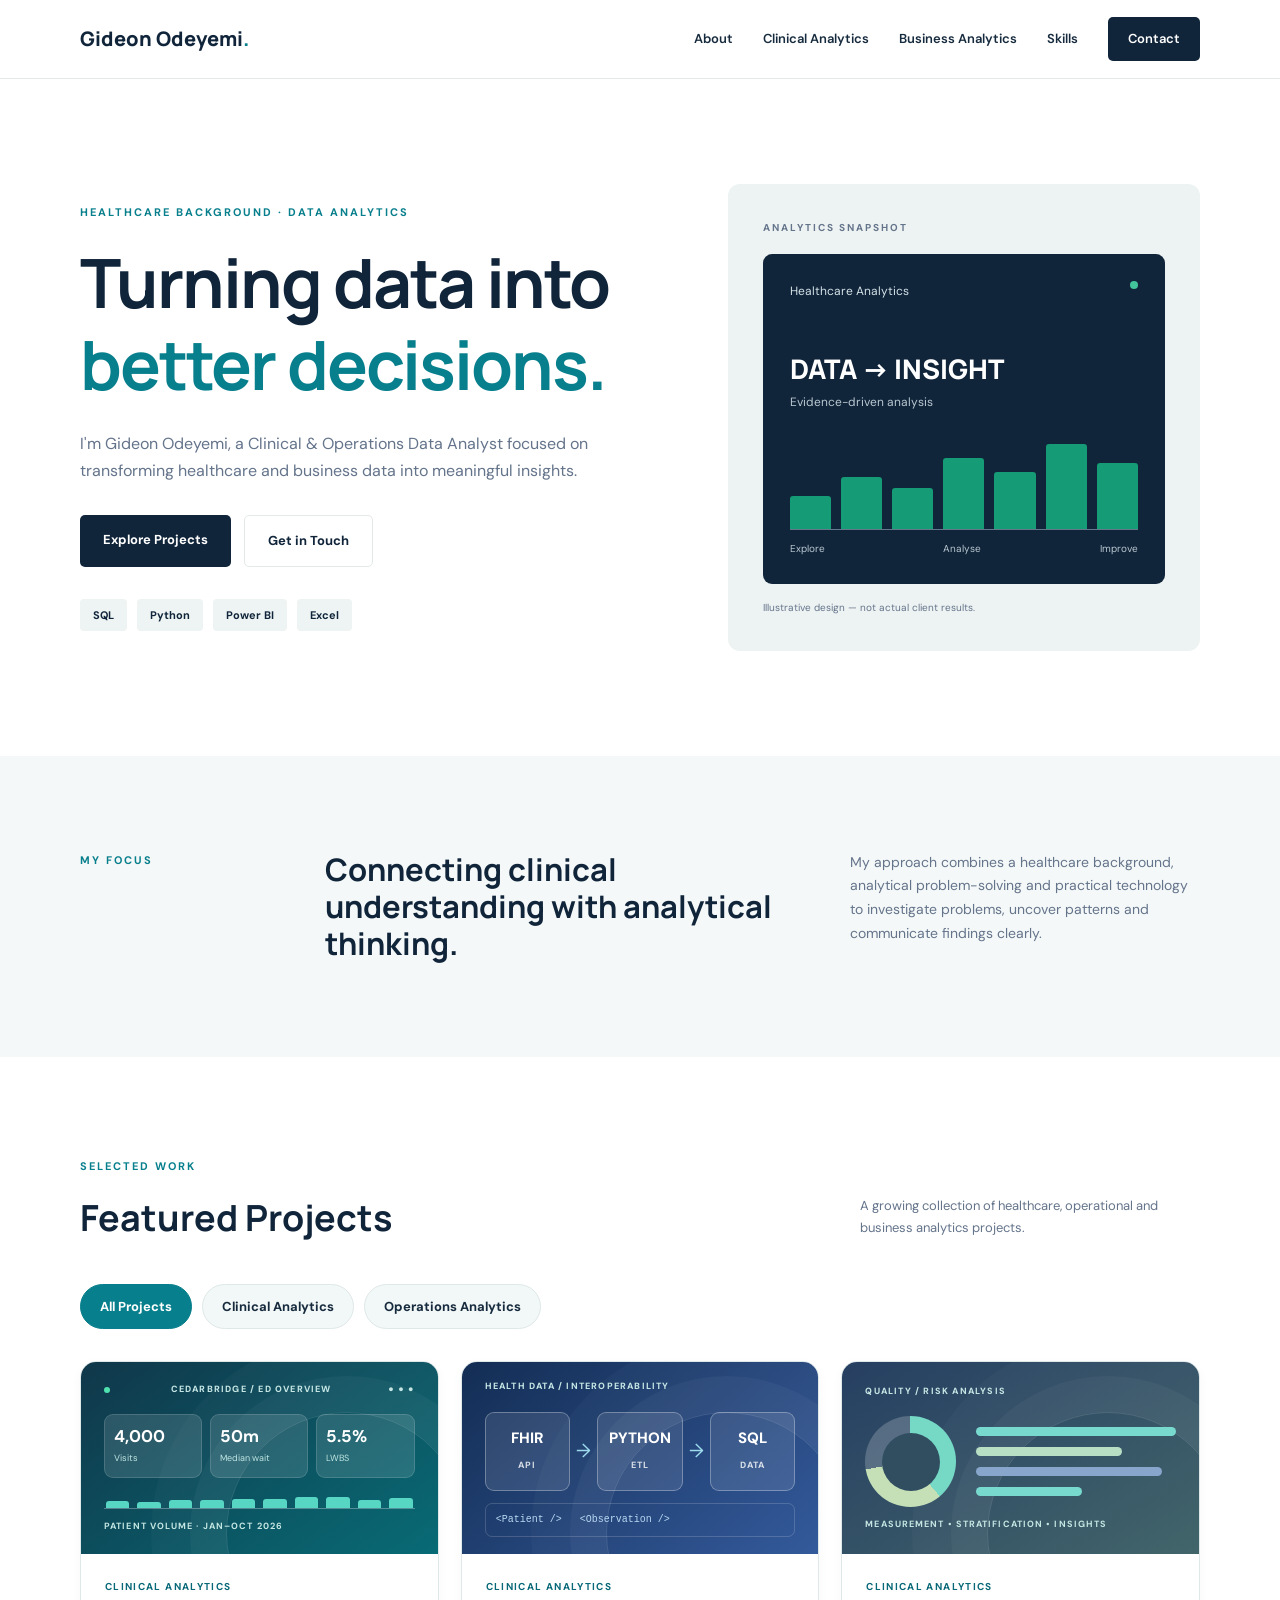
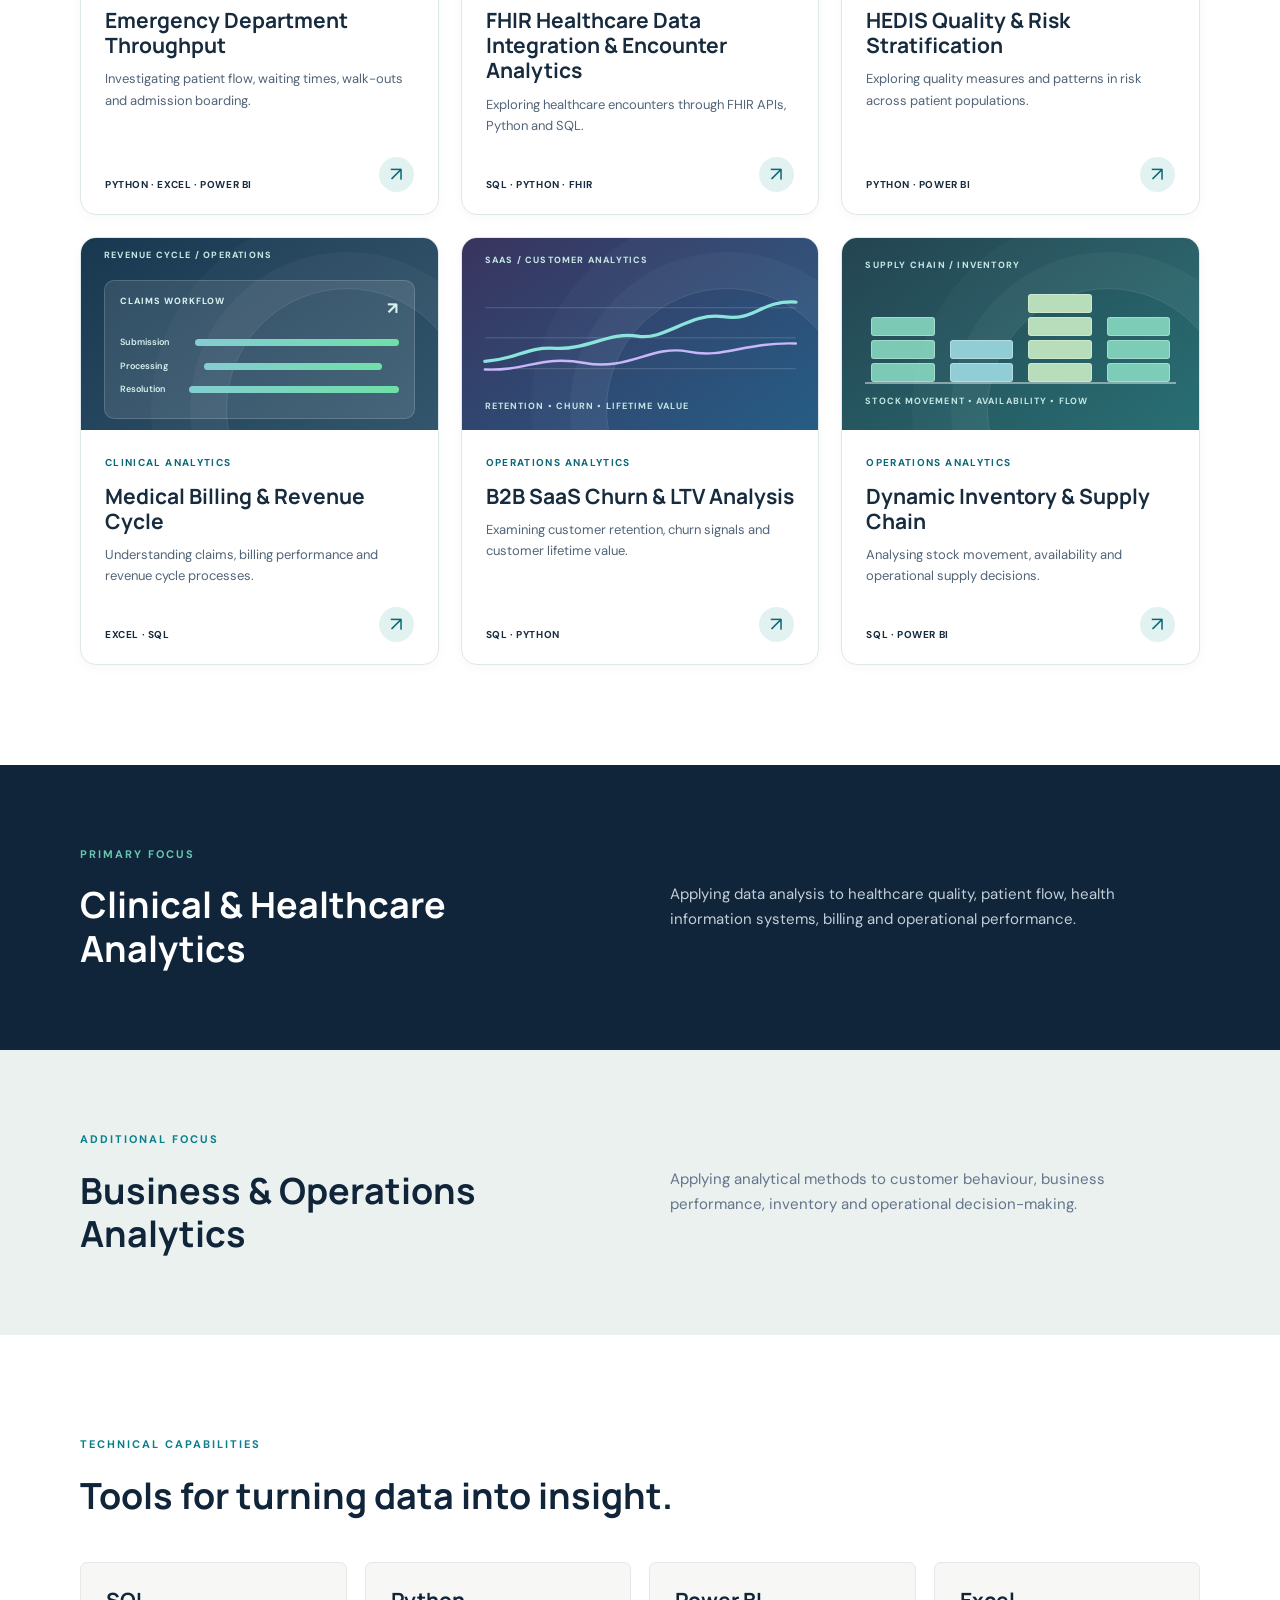
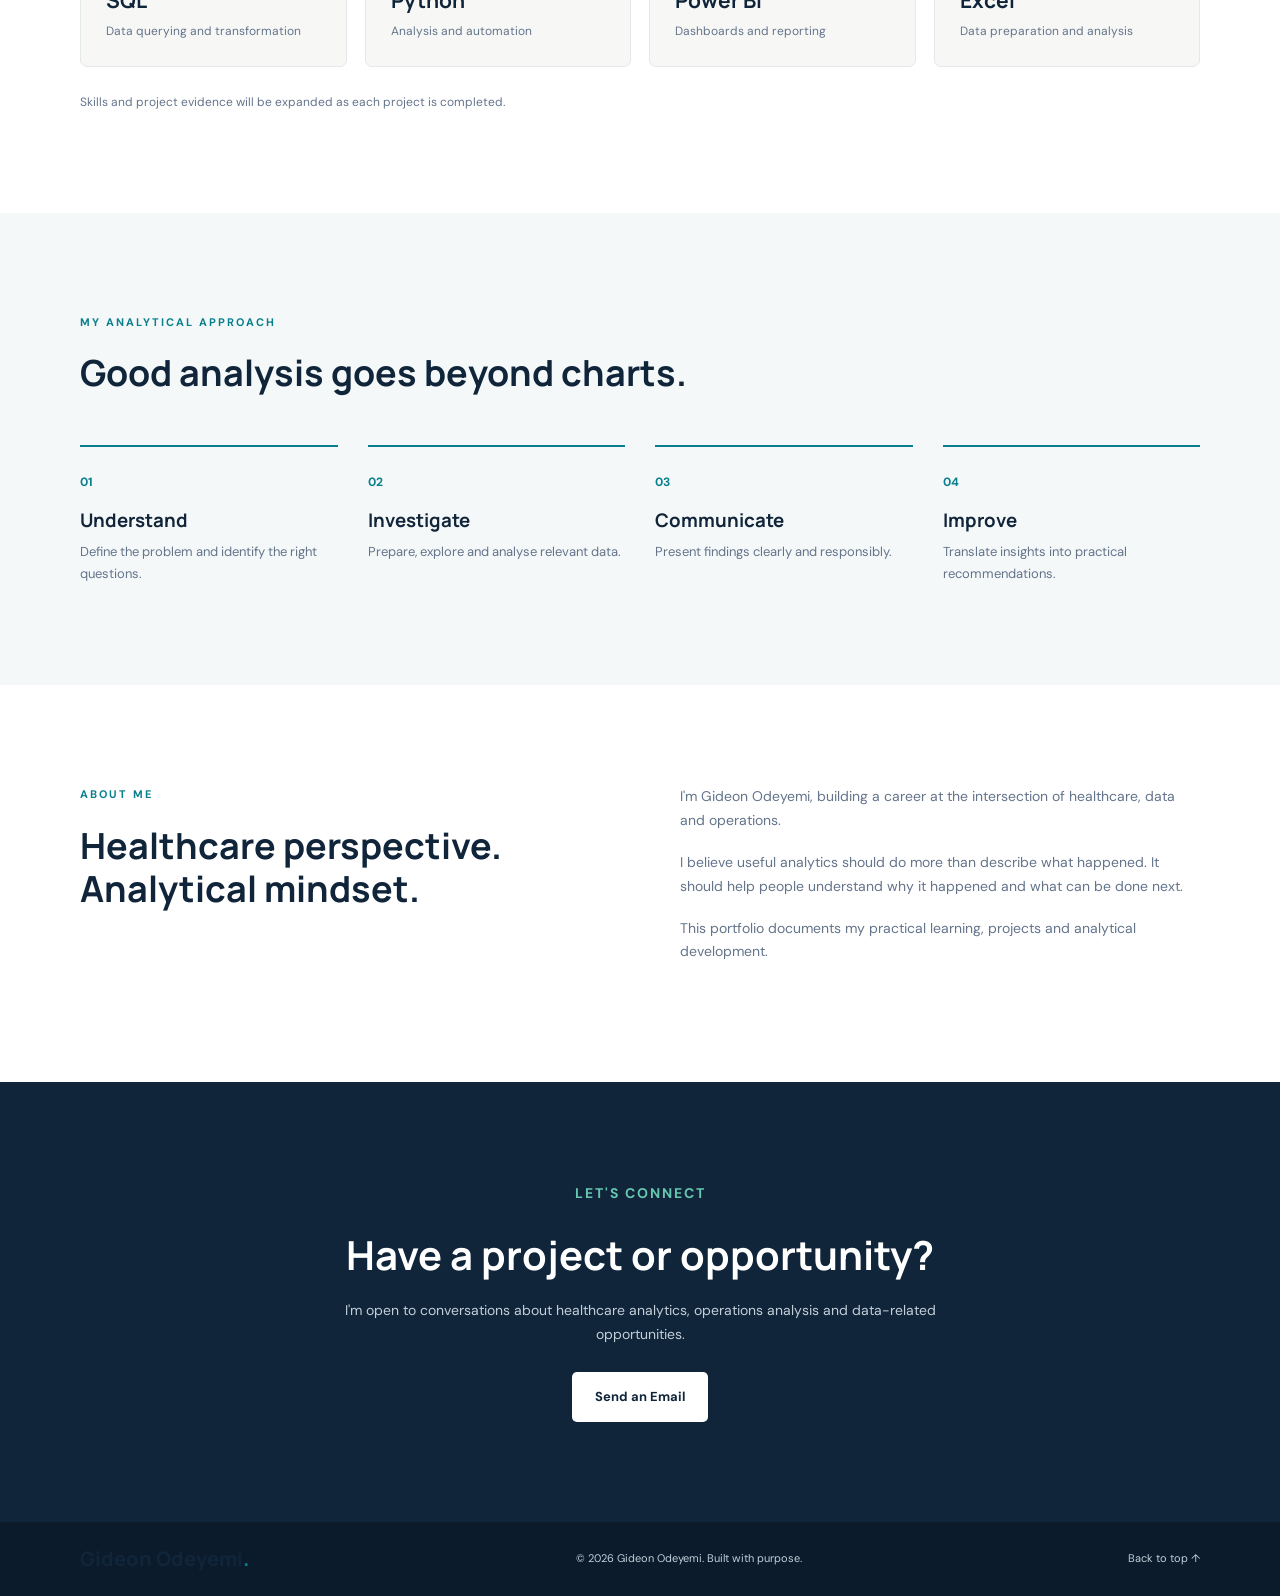
==== commit 38c9cf43: "Align FHIR portfolio card with new encounter analytics project" ====
--- a/index.html
+++ b/index.html
@@ -162,12 +162,12 @@
 <div class="project-card-footer"><span class="project-tools">PYTHON · EXCEL · POWER BI</span><span class="card-arrow" aria-hidden="true">↗</span></div>
 </div>
 </a>
-<a class="project-card clinical-card" data-category="clinical" href="projects/fhir-api-data-pipeline/index.html" aria-label="Explore FHIR API Data Pipeline">
+<a class="project-card clinical-card" data-category="clinical" href="projects/fhir-api-data-pipeline/index.html" aria-label="Explore FHIR Healthcare Data Integration & Encounter Analytics">
 <div class="project-art art-fhir" aria-hidden="true"><div class="art-label">HEALTH DATA / INTEROPERABILITY</div><div class="art-pipeline"><span>FHIR<br><small>API</small></span><i>→</i><span>PYTHON<br><small>ETL</small></span><i>→</i><span>SQL<br><small>DATA</small></span></div><div class="art-code">&lt;Patient /&gt; &nbsp; &lt;Observation /&gt;</div></div>
 <div class="project-card-body">
 <span class="project-category">CLINICAL ANALYTICS</span>
-<h3>FHIR API Data Pipeline</h3>
-<p>Connecting healthcare data standards, APIs and reproducible data pipelines.</p>
+<h3>FHIR Healthcare Data Integration & Encounter Analytics</h3>
+<p>Exploring healthcare encounters through FHIR APIs, Python and SQL.</p>
 <div class="project-card-footer"><span class="project-tools">SQL · PYTHON · FHIR</span><span class="card-arrow" aria-hidden="true">↗</span></div>
 </div>
 </a>
--- a/css/portfolio-upgrade.css
+++ b/css/portfolio-upgrade.css
@@ -164,3 +164,15 @@
   .project-card,.card-arrow,.filter-button {transition:none!important;}
   .project-card:hover,.project-card:focus-visible {transform:none;}
 }
+
+/* Dark surfaces that previously used fixed light colours or the old navy variable. */
+@media (prefers-color-scheme: dark) {
+  .contact-section { background: #102a3c; color: #f7fbff; }
+  .contact-section h2 { color: #f7fbff; }
+  .contact-section p { color: #c8dce8; }
+  .contact-section .button-light { background: #e7f3f5; color: #10232c; }
+  .navigation { background: var(--surface); }
+  .navigation a { color: var(--text); }
+  .navigation .nav-contact { color: #10232c; }
+  .menu-toggle { color: var(--text); }
+}
